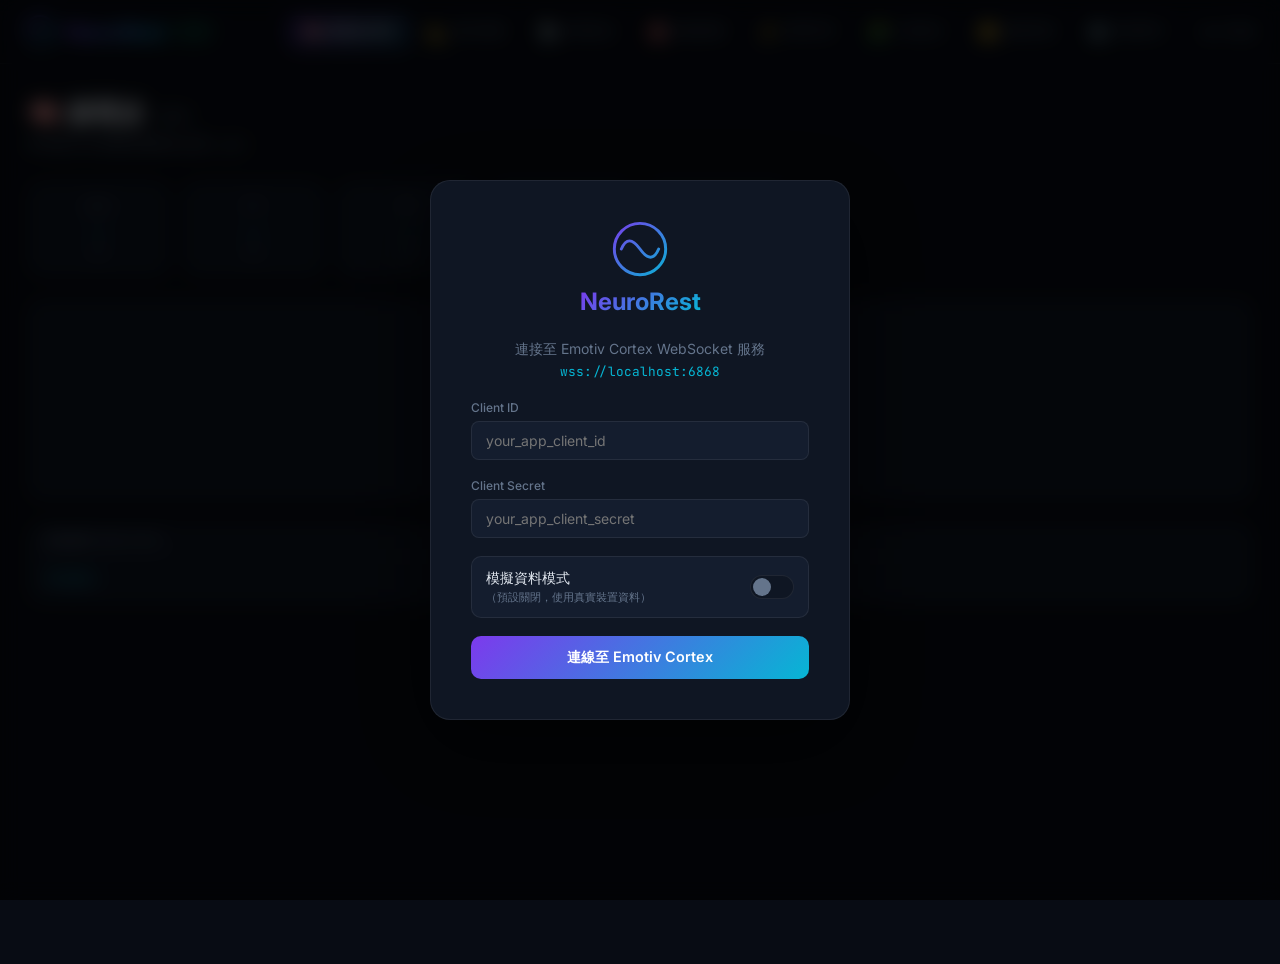
==== dashboard/index.html @ b9a8f735 "第一次推送" ====
<!DOCTYPE html>
<html lang="zh-TW">

<head>
    <meta charset="UTF-8" />
    <meta name="viewport" content="width=device-width, initial-scale=1.0" />
    <title>NeuroRest v1.1 — Emotiv EEG Dashboard</title>
    <meta name="description" content="NeuroRest 即時腦波資料監控儀表板，顯示 Emotiv EEG 裝置的八種資料串流。" />
    <link rel="preconnect" href="https://fonts.googleapis.com" />
    <link
        href="https://fonts.googleapis.com/css2?family=Inter:wght@300;400;500;600;700&family=JetBrains+Mono:wght@400;500&display=swap"
        rel="stylesheet" />
    <link rel="stylesheet" href="style.css" />
</head>

<body>

    <!-- HEADER -->
    <header class="header">
        <div class="header-brand">
            <div class="brand-icon">
                <svg viewBox="0 0 32 32" fill="none" xmlns="http://www.w3.org/2000/svg">
                    <circle cx="16" cy="16" r="14" stroke="url(#grad1)" stroke-width="2" />
                    <path d="M6 16 Q10 8 16 16 Q22 24 26 16" stroke="url(#grad1)" stroke-width="2"
                        stroke-linecap="round" fill="none" />
                    <defs>
                        <linearGradient id="grad1" x1="0" y1="0" x2="32" y2="32" gradientUnits="userSpaceOnUse">
                            <stop offset="0%" stop-color="#7c3aed" />
                            <stop offset="100%" stop-color="#06b6d4" />
                        </linearGradient>
                    </defs>
                </svg>
            </div>
            <span class="brand-name">NeuroRest</span>
            <span class="brand-badge">LIVE</span>
            <span class="headset-name" id="headsetName" style="display:none"></span>
        </div>

        <nav class="tab-nav" id="tabNav">
            <button class="tab-btn active" data-tab="eeg">
                <span class="tab-icon">🧠</span><span class="tab-label">腦電波 EEG</span>
            </button>
            <button class="tab-btn" data-tab="mot">
                <span class="tab-icon">📐</span><span class="tab-label">動作感測</span>
            </button>
            <button class="tab-btn" data-tab="dev">
                <span class="tab-icon">📡</span><span class="tab-label">裝置資訊</span>
            </button>
            <button class="tab-btn" data-tab="met">
                <span class="tab-icon">🎯</span><span class="tab-label">效能指標</span>
            </button>
            <button class="tab-btn" data-tab="pow">
                <span class="tab-icon">⚡</span><span class="tab-label">頻帶功率</span>
            </button>
            <button class="tab-btn" data-tab="com">
                <span class="tab-icon">🧩</span><span class="tab-label">心智指令</span>
            </button>
            <button class="tab-btn" data-tab="fac">
                <span class="tab-icon">😊</span><span class="tab-label">臉部表情</span>
            </button>
            <button class="tab-btn" data-tab="sys">
                <span class="tab-icon">⚙️</span><span class="tab-label">系統事件</span>
            </button>
        </nav>

        <div class="header-status">
            <span class="status-dot" id="statusDot"></span>
            <span class="status-text" id="statusText">未連線</span>
        </div>
    </header>

    <!-- MAIN CONTENT -->
    <main class="main">

        <!-- ── EEG ── -->
        <section class="tab-panel active" id="panel-eeg">
            <div class="panel-header">
                <h1>🧠 腦電波 <span>EEG</span></h1>
                <p>即時顯示各電極的腦電位訊號（μV）</p>
            </div>
            <div class="eeg-grid" id="eegGrid">
                <!-- channels injected by JS -->
            </div>
            <div class="chart-wrap">
                <canvas id="eegCanvas"></canvas>
            </div>
            <div class="raw-box">
                <div class="raw-label">原始資料 Raw Data</div>
                <pre id="eegRaw">等待資料…</pre>
            </div>
        </section>

        <!-- ── Motion ── -->
        <section class="tab-panel" id="panel-mot">
            <div class="panel-header">
                <h1>📐 動作感測 <span>Motion</span></h1>
                <p>四元數姿態、加速度計、磁力計即時數值</p>
            </div>
            <div class="motion-grid">
                <div class="motion-card" id="motQuat">
                    <div class="mc-title">四元數 Quaternion</div>
                    <div class="mc-values" id="quatValues">
                        <div class="mv-row"><span>Q0</span><span id="q0">—</span></div>
                        <div class="mv-row"><span>Q1</span><span id="q1">—</span></div>
                        <div class="mv-row"><span>Q2</span><span id="q2">—</span></div>
                        <div class="mv-row"><span>Q3</span><span id="q3">—</span></div>
                    </div>
                </div>
                <div class="motion-card">
                    <div class="mc-title">加速度計 Accelerometer</div>
                    <div class="mc-values">
                        <div class="mv-row"><span>X</span><span id="accX">—</span></div>
                        <div class="mv-row"><span>Y</span><span id="accY">—</span></div>
                        <div class="mv-row"><span>Z</span><span id="accZ">—</span></div>
                    </div>
                </div>
                <div class="motion-card">
                    <div class="mc-title">磁力計 Magnetometer</div>
                    <div class="mc-values">
                        <div class="mv-row"><span>X</span><span id="magX">—</span></div>
                        <div class="mv-row"><span>Y</span><span id="magY">—</span></div>
                        <div class="mv-row"><span>Z</span><span id="magZ">—</span></div>
                    </div>
                </div>
            </div>
            <div class="raw-box">
                <div class="raw-label">原始資料 Raw Data</div>
                <pre id="motRaw">等待資料…</pre>
            </div>
        </section>

        <!-- ── Device ── -->
        <section class="tab-panel" id="panel-dev">
            <div class="panel-header">
                <h1>📡 裝置資訊 <span>Device Info</span></h1>
                <p>電極接觸品質（CQ）與電池狀態</p>
            </div>
            <div class="dev-top">
                <div class="battery-card">
                    <div class="bat-label">電池電量</div>
                    <div class="bat-bar-wrap">
                        <div class="bat-bar" id="batBar"></div>
                    </div>
                    <div class="bat-pct" id="batPct">—%</div>
                </div>
                <div class="signal-card">
                    <div class="bat-label">整體訊號品質</div>
                    <div class="signal-ring" id="signalRing">
                        <svg viewBox="0 0 80 80">
                            <circle cx="40" cy="40" r="34" stroke="#1e293b" stroke-width="8" fill="none" />
                            <circle cx="40" cy="40" r="34" stroke="url(#sg)" stroke-width="8" fill="none"
                                stroke-dasharray="213.6" stroke-dashoffset="213.6" stroke-linecap="round"
                                transform="rotate(-90 40 40)" id="signalArc" />
                            <defs>
                                <linearGradient id="sg" x1="0" y1="0" x2="80" y2="80" gradientUnits="userSpaceOnUse">
                                    <stop offset="0%" stop-color="#7c3aed" />
                                    <stop offset="100%" stop-color="#06b6d4" />
                                </linearGradient>
                            </defs>
                        </svg>
                        <span id="signalPct">—%</span>
                    </div>
                </div>
            </div>
            <div class="cq-grid" id="cqGrid">
                <!-- electrode CQ injected by JS -->
            </div>
            <div class="raw-box">
                <div class="raw-label">原始資料 Raw Data</div>
                <pre id="devRaw">等待資料…</pre>
            </div>
        </section>

        <!-- ── Performance Metrics ── -->
        <section class="tab-panel" id="panel-met">
            <div class="panel-header">
                <h1>🎯 效能指標 <span>Performance Metrics</span></h1>
                <p>即時認知狀態評估</p>
            </div>
            <div class="met-grid" id="metGrid">
                <!-- metric cards injected by JS -->
            </div>
            <div class="raw-box">
                <div class="raw-label">原始資料 Raw Data</div>
                <pre id="metRaw">等待資料…</pre>
            </div>
        </section>

        <!-- ── Band Power ── -->
        <section class="tab-panel" id="panel-pow">
            <div class="panel-header">
                <h1>⚡ 頻帶功率 <span>Band Power</span></h1>
                <p>各電極 theta / alpha / beta / gamma 統計平均曲線圖，betaL + betaH 合併為 beta</p>
            </div>

            <!-- ── 統計平均曲線圖 ── -->
            <div class="pow-avg-block">
                <div class="pow-avg-header">
                    <span class="pow-avg-title">全電極平均腦波功率</span>
                    <div class="pow-avg-legend">
                        <span class="leg-dot" style="background:#7c3aed"></span><span>Theta</span>
                        <span class="leg-dot" style="background:#06b6d4"></span><span>Alpha</span>
                        <span class="leg-dot" style="background:#10b981"></span><span>Beta</span>
                        <span class="leg-dot" style="background:#ef4444"></span><span>Gamma</span>
                    </div>
                </div>
                <!-- Current value badges -->
                <div class="pow-avg-vals" id="powAvgVals">
                    <div class="pav-item"><span class="pav-dot" style="background:#7c3aed"></span><span
                            class="pav-name">Theta</span><span class="pav-val" id="avgTheta">—</span></div>
                    <div class="pav-item"><span class="pav-dot" style="background:#06b6d4"></span><span
                            class="pav-name">Alpha</span><span class="pav-val" id="avgAlpha">—</span></div>
                    <div class="pav-item"><span class="pav-dot" style="background:#10b981"></span><span
                            class="pav-name">Beta</span><span class="pav-val" id="avgBeta">—</span></div>
                    <div class="pav-item"><span class="pav-dot" style="background:#ef4444"></span><span
                            class="pav-name">Gamma</span><span class="pav-val" id="avgGamma">—</span></div>
                </div>
                <div class="pow-avg-chart-wrap">
                    <canvas id="powAvgCanvas"></canvas>
                </div>
            </div>

            <div class="pow-grid" id="powGrid">
                <!-- band power cards injected by JS -->
            </div>
            <div class="raw-box">
                <div class="raw-label">原始資料 Raw Data</div>
                <pre id="powRaw">等待資料…</pre>
            </div>
        </section>

        <!-- ── Mental Command ── -->
        <section class="tab-panel" id="panel-com">
            <div class="panel-header">
                <h1>🧩 心智指令 <span>Mental Command</span></h1>
                <p>即時偵測心智動作與信心強度</p>
            </div>
            <div class="com-center">
                <div class="com-action-wrap">
                    <div class="com-ring">
                        <div class="com-action-label">當前指令</div>
                        <div class="com-action" id="comAction">—</div>
                    </div>
                </div>
                <div class="com-power-wrap">
                    <div class="cp-label">信心強度 Power</div>
                    <div class="cp-bar-wrap">
                        <div class="cp-bar" id="comPowerBar"></div>
                    </div>
                    <div class="cp-val" id="comPowerVal">—</div>
                </div>
                <div class="com-history" id="comHistory">
                    <div class="ch-title">指令歷史</div>
                    <ul id="comHistoryList"></ul>
                </div>
            </div>
            <div class="raw-box">
                <div class="raw-label">原始資料 Raw Data</div>
                <pre id="comRaw">等待資料…</pre>
            </div>
        </section>

        <!-- ── Facial Expression ── -->
        <section class="tab-panel" id="panel-fac">
            <div class="panel-header">
                <h1>😊 臉部表情 <span>Facial Expression</span></h1>
                <p>眼部動作、上下臉部動作與強度</p>
            </div>
            <div class="fac-grid">
                <div class="fac-card">
                    <div class="fc-icon">👁️</div>
                    <div class="fc-title">眼部動作</div>
                    <div class="fc-val" id="eyeAct">—</div>
                </div>
                <div class="fac-card">
                    <div class="fc-icon">🙂</div>
                    <div class="fc-title">上臉部動作</div>
                    <div class="fc-val" id="uAct">—</div>
                    <div class="fc-sub">強度 <span id="uPow">—</span></div>
                </div>
                <div class="fac-card">
                    <div class="fc-icon">😶</div>
                    <div class="fc-title">下臉部動作</div>
                    <div class="fc-val" id="lAct">—</div>
                    <div class="fc-sub">強度 <span id="lPow">—</span></div>
                </div>
            </div>
            <div class="raw-box">
                <div class="raw-label">原始資料 Raw Data</div>
                <pre id="facRaw">等待資料…</pre>
            </div>
        </section>

        <!-- ── System ── -->
        <section class="tab-panel" id="panel-sys">
            <div class="panel-header">
                <h1>⚙️ 系統事件 <span>System</span></h1>
                <p>訓練事件與系統層級訊息</p>
            </div>
            <div class="sys-log-wrap">
                <ul class="sys-log" id="sysLog">
                    <li class="sys-log-empty">尚無系統事件…</li>
                </ul>
            </div>
            <div class="raw-box">
                <div class="raw-label">原始資料 Raw Data</div>
                <pre id="sysRaw">等待資料…</pre>
            </div>
        </section>

    </main>

    <!-- CONNECTION MODAL -->
    <div class="modal-overlay" id="modalOverlay">
        <div class="modal">
            <div class="modal-logo">
                <svg viewBox="0 0 48 48" fill="none" xmlns="http://www.w3.org/2000/svg" width="56" height="56">
                    <circle cx="24" cy="24" r="22" stroke="url(#mg)" stroke-width="2.5" />
                    <path d="M8 24 Q14 10 24 24 Q34 38 40 24" stroke="url(#mg)" stroke-width="2.5"
                        stroke-linecap="round" fill="none" />
                    <defs>
                        <linearGradient id="mg" x1="0" y1="0" x2="48" y2="48" gradientUnits="userSpaceOnUse">
                            <stop offset="0%" stop-color="#7c3aed" />
                            <stop offset="100%" stop-color="#06b6d4" />
                        </linearGradient>
                    </defs>
                </svg>
                <h2>NeuroRest</h2>
            </div>
            <p class="modal-desc">連接至 Emotiv Cortex WebSocket 服務<br /><code>wss://localhost:6868</code></p>
            <div class="modal-field">
                <label>Client ID</label>
                <input type="text" id="clientId" placeholder="your_app_client_id" />
            </div>
            <div class="modal-field">
                <label>Client Secret</label>
                <input type="password" id="clientSecret" placeholder="your_app_client_secret" />
            </div>
            <div class="modal-toggle-row">
                <label class="toggle-label" for="demoToggle">
                    <span>模擬資料模式</span>
                    <span class="toggle-hint">（預設關閉，使用真實裝置資料）</span>
                </label>
                <label class="toggle-switch">
                    <input type="checkbox" id="demoToggle" />
                    <span class="toggle-slider"></span>
                </label>
            </div>
            <button class="modal-btn" id="connectBtn">連線至 Emotiv Cortex</button>
        </div>
    </div>

    <script src="app.js"></script>
</body>

</html>
---- dashboard/style.css ----
/* ─────────────────────────────────────────
   NeuroRest — style.css
   Dark glassmorphism premium dashboard
───────────────────────────────────────── */

*,
*::before,
*::after {
  box-sizing: border-box;
  margin: 0;
  padding: 0;
}

:root {
  --bg: #080c14;
  --surface: #0f1623;
  --surface2: #141d2e;
  --border: rgba(255, 255, 255, 0.07);
  --accent1: #7c3aed;
  --accent2: #06b6d4;
  --accent3: #f59e0b;
  --text: #e2e8f0;
  --text-muted: #64748b;
  --green: #10b981;
  --red: #ef4444;
  --yellow: #f59e0b;
  --radius: 14px;
  --header-h: 64px;
  --font: 'Inter', sans-serif;
  --mono: 'JetBrains Mono', monospace;
}

html {
  scroll-behavior: smooth;
}

body {
  font-family: var(--font);
  background: var(--bg);
  color: var(--text);
  min-height: 100vh;
  overflow-x: hidden;
}

/* ── SCROLLBAR ── */
::-webkit-scrollbar {
  width: 6px;
}

::-webkit-scrollbar-track {
  background: var(--surface);
}

::-webkit-scrollbar-thumb {
  background: var(--accent1);
  border-radius: 3px;
}

/* ─────────────── HEADER ─────────────── */
.header {
  position: fixed;
  top: 0;
  left: 0;
  right: 0;
  height: var(--header-h);
  display: flex;
  align-items: center;
  gap: 24px;
  padding: 0 24px;
  background: rgba(8, 12, 20, 0.85);
  backdrop-filter: blur(20px);
  border-bottom: 1px solid var(--border);
  z-index: 100;
}

.header-brand {
  display: flex;
  align-items: center;
  gap: 10px;
  flex-shrink: 0;
}

.brand-icon svg {
  width: 32px;
  height: 32px;
}

.brand-name {
  font-size: 1.25rem;
  font-weight: 700;
  background: linear-gradient(135deg, var(--accent1), var(--accent2));
  -webkit-background-clip: text;
  -webkit-text-fill-color: transparent;
  background-clip: text;
  letter-spacing: -0.5px;
}

.brand-badge {
  font-size: 0.6rem;
  font-weight: 700;
  letter-spacing: 1.5px;
  color: var(--green);
  border: 1px solid var(--green);
  border-radius: 4px;
  padding: 1px 5px;
  animation: pulse-badge 2s infinite;
}

.headset-name {
  display: inline-flex;
  align-items: center;
  gap: 4px;
  font-size: 0.72rem;
  font-weight: 600;
  letter-spacing: 0.5px;
  color: #06b6d4;
  background: rgba(6, 182, 212, 0.12);
  border: 1px solid rgba(6, 182, 212, 0.4);
  border-radius: 6px;
  padding: 2px 8px;
  margin-left: 4px;
  white-space: nowrap;
}

@keyframes pulse-badge {

  0%,
  100% {
    opacity: 1;
  }

  50% {
    opacity: 0.4;
  }
}

/* ── TAB NAV ── */
.tab-nav {
  display: flex;
  gap: 4px;
  margin-left: auto;
  overflow-x: auto;
  scrollbar-width: none;
}

.tab-nav::-webkit-scrollbar {
  display: none;
}

.tab-btn {
  display: flex;
  align-items: center;
  gap: 6px;
  padding: 6px 14px;
  border: 1px solid transparent;
  border-radius: 8px;
  background: transparent;
  color: var(--text-muted);
  font-family: var(--font);
  font-size: 0.8rem;
  font-weight: 500;
  cursor: pointer;
  white-space: nowrap;
  transition: all 0.2s;
}

.tab-btn:hover {
  color: var(--text);
  background: var(--surface2);
  border-color: var(--border);
}

.tab-btn.active {
  color: #fff;
  background: linear-gradient(135deg, rgba(124, 58, 237, 0.3), rgba(6, 182, 212, 0.2));
  border-color: rgba(124, 58, 237, 0.5);
}

.tab-icon {
  font-size: 0.9rem;
}

/* ── STATUS ── */
.header-status {
  display: flex;
  align-items: center;
  gap: 8px;
  flex-shrink: 0;
}

.status-dot {
  width: 8px;
  height: 8px;
  border-radius: 50%;
  background: var(--text-muted);
  transition: background 0.3s;
}

.status-dot.connected {
  background: var(--green);
  box-shadow: 0 0 8px var(--green);
}

.status-dot.demo {
  background: var(--yellow);
  box-shadow: 0 0 8px var(--yellow);
}

.status-text {
  font-size: 0.75rem;
  color: var(--text-muted);
}

/* ─────────────── MAIN ─────────────── */
.main {
  margin-top: var(--header-h);
  padding: 32px 28px;
  max-width: 1400px;
  margin-left: auto;
  margin-right: auto;
}

/* ── PANELS ── */
.tab-panel {
  display: none;
  animation: fadeIn 0.3s ease;
}

.tab-panel.active {
  display: block;
}

@keyframes fadeIn {
  from {
    opacity: 0;
    transform: translateY(8px);
  }

  to {
    opacity: 1;
    transform: translateY(0);
  }
}

.panel-header {
  margin-bottom: 28px;
}

.panel-header h1 {
  font-size: 1.6rem;
  font-weight: 700;
  margin-bottom: 4px;
}

.panel-header h1 span {
  font-size: 1rem;
  font-weight: 400;
  color: var(--text-muted);
  margin-left: 8px;
}

.panel-header p {
  color: var(--text-muted);
  font-size: 0.875rem;
}

/* ── RAW BOX ── */
.raw-box {
  margin-top: 24px;
  background: var(--surface);
  border: 1px solid var(--border);
  border-radius: var(--radius);
  overflow: hidden;
}

.raw-label {
  padding: 8px 16px;
  font-size: 0.7rem;
  font-weight: 600;
  letter-spacing: 1px;
  color: var(--text-muted);
  border-bottom: 1px solid var(--border);
  text-transform: uppercase;
}

.raw-box pre {
  font-family: var(--mono);
  font-size: 0.75rem;
  color: var(--accent2);
  padding: 14px 16px;
  max-height: 120px;
  overflow-y: auto;
  white-space: pre-wrap;
  word-break: break-all;
}

/* ─────────────── EEG ─────────────── */
.eeg-grid {
  display: grid;
  grid-template-columns: repeat(auto-fill, minmax(140px, 1fr));
  gap: 14px;
  margin-bottom: 24px;
}

.eeg-channel {
  background: var(--surface);
  border: 1px solid var(--border);
  border-radius: var(--radius);
  padding: 16px;
  text-align: center;
  transition: border-color 0.3s, box-shadow 0.3s;
}

.eeg-channel:hover {
  border-color: rgba(124, 58, 237, 0.4);
  box-shadow: 0 0 16px rgba(124, 58, 237, 0.1);
}

.eeg-ch-name {
  font-size: 0.7rem;
  font-weight: 600;
  letter-spacing: 1px;
  color: var(--text-muted);
  text-transform: uppercase;
  margin-bottom: 8px;
}

.eeg-ch-val {
  font-family: var(--mono);
  font-size: 1.1rem;
  font-weight: 500;
  color: var(--accent2);
}

.eeg-ch-unit {
  font-size: 0.65rem;
  color: var(--text-muted);
  margin-top: 2px;
}

.chart-wrap {
  background: var(--surface);
  border: 1px solid var(--border);
  border-radius: var(--radius);
  padding: 16px;
  height: 200px;
}

#eegCanvas {
  width: 100%;
  height: 100%;
}

/* ─────────────── MOTION ─────────────── */
.motion-grid {
  display: grid;
  grid-template-columns: repeat(auto-fill, minmax(220px, 1fr));
  gap: 16px;
  margin-bottom: 24px;
}

.motion-card {
  background: var(--surface);
  border: 1px solid var(--border);
  border-radius: var(--radius);
  padding: 20px;
}

.mc-title {
  font-size: 0.75rem;
  font-weight: 600;
  letter-spacing: 0.5px;
  color: var(--text-muted);
  margin-bottom: 14px;
  text-transform: uppercase;
}

.mc-values {
  display: flex;
  flex-direction: column;
  gap: 10px;
}

.mv-row {
  display: flex;
  justify-content: space-between;
  align-items: center;
  font-size: 0.875rem;
}

.mv-row span:first-child {
  color: var(--text-muted);
}

.mv-row span:last-child {
  font-family: var(--mono);
  font-size: 0.9rem;
  color: var(--accent2);
}

/* ─────────────── DEVICE ─────────────── */
.dev-top {
  display: flex;
  gap: 16px;
  margin-bottom: 24px;
  flex-wrap: wrap;
}

.battery-card,
.signal-card {
  flex: 1;
  min-width: 200px;
  background: var(--surface);
  border: 1px solid var(--border);
  border-radius: var(--radius);
  padding: 20px;
  display: flex;
  flex-direction: column;
  align-items: center;
  gap: 12px;
}

.bat-label {
  font-size: 0.75rem;
  color: var(--text-muted);
  text-transform: uppercase;
  letter-spacing: 0.5px;
}

.bat-bar-wrap {
  width: 100%;
  height: 12px;
  background: var(--surface2);
  border-radius: 6px;
  overflow: hidden;
}

.bat-bar {
  height: 100%;
  width: 0%;
  background: linear-gradient(90deg, var(--accent1), var(--accent2));
  border-radius: 6px;
  transition: width 0.5s ease;
}

.bat-pct {
  font-family: var(--mono);
  font-size: 1.4rem;
  font-weight: 600;
  color: var(--accent2);
}

.signal-ring {
  position: relative;
  width: 80px;
  height: 80px;
}

.signal-ring svg {
  width: 80px;
  height: 80px;
}

.signal-ring span {
  position: absolute;
  top: 50%;
  left: 50%;
  transform: translate(-50%, -50%);
  font-family: var(--mono);
  font-size: 0.85rem;
  font-weight: 600;
  color: var(--accent2);
}

#signalArc {
  transition: stroke-dashoffset 0.5s ease;
}

.cq-grid {
  display: grid;
  grid-template-columns: repeat(auto-fill, minmax(120px, 1fr));
  gap: 12px;
  margin-bottom: 24px;
}

.cq-card {
  background: var(--surface);
  border: 1px solid var(--border);
  border-radius: var(--radius);
  padding: 14px;
  text-align: center;
}

.cq-name {
  font-size: 0.7rem;
  color: var(--text-muted);
  text-transform: uppercase;
  letter-spacing: 1px;
  margin-bottom: 8px;
}

.cq-bar-wrap {
  height: 6px;
  background: var(--surface2);
  border-radius: 3px;
  overflow: hidden;
  margin-bottom: 6px;
}

.cq-bar {
  height: 100%;
  border-radius: 3px;
  transition: width 0.4s ease, background 0.4s ease;
}

.cq-val {
  font-family: var(--mono);
  font-size: 0.85rem;
}

/* ─────────────── METRICS ─────────────── */
.met-grid {
  display: grid;
  grid-template-columns: repeat(auto-fill, minmax(200px, 1fr));
  gap: 16px;
  margin-bottom: 24px;
}

.met-card {
  background: var(--surface);
  border: 1px solid var(--border);
  border-radius: var(--radius);
  padding: 20px;
  position: relative;
  overflow: hidden;
}

.met-card::before {
  content: '';
  position: absolute;
  top: 0;
  left: 0;
  right: 0;
  height: 3px;
  background: linear-gradient(90deg, var(--accent1), var(--accent2));
  opacity: 0;
  transition: opacity 0.3s;
}

.met-card.active-metric::before {
  opacity: 1;
}

.met-name {
  font-size: 0.75rem;
  color: var(--text-muted);
  text-transform: uppercase;
  letter-spacing: 0.5px;
  margin-bottom: 10px;
}

.met-val {
  font-family: var(--mono);
  font-size: 1.6rem;
  font-weight: 600;
  color: var(--text);
  margin-bottom: 8px;
}

.met-bar-wrap {
  height: 6px;
  background: var(--surface2);
  border-radius: 3px;
  overflow: hidden;
}

.met-bar {
  height: 100%;
  border-radius: 3px;
  background: linear-gradient(90deg, var(--accent1), var(--accent2));
  transition: width 0.4s ease;
}

.met-active-badge {
  display: inline-block;
  margin-top: 8px;
  font-size: 0.65rem;
  padding: 2px 7px;
  border-radius: 4px;
  font-weight: 600;
}

.met-active-badge.on {
  background: rgba(16, 185, 129, 0.2);
  color: var(--green);
}

.met-active-badge.off {
  background: rgba(100, 116, 139, 0.2);
  color: var(--text-muted);
}

/* ─────────────── BAND POWER ─────────────── */

/* ── Averaged chart block ── */
.pow-avg-block {
  background: var(--surface);
  border: 1px solid var(--border);
  border-radius: var(--radius);
  padding: 20px;
  margin-bottom: 24px;
}

.pow-avg-header {
  display: flex;
  align-items: center;
  justify-content: space-between;
  flex-wrap: wrap;
  gap: 12px;
  margin-bottom: 16px;
}

.pow-avg-title {
  font-size: 0.85rem;
  font-weight: 600;
  color: var(--text);
  letter-spacing: 0.3px;
}

.pow-avg-legend {
  display: flex;
  align-items: center;
  gap: 14px;
  font-size: 0.75rem;
  color: var(--text-muted);
}

.leg-dot {
  display: inline-block;
  width: 10px;
  height: 10px;
  border-radius: 50%;
  margin-right: 4px;
  vertical-align: middle;
}

.pow-avg-vals {
  display: flex;
  gap: 16px;
  flex-wrap: wrap;
  margin-bottom: 16px;
}

.pav-item {
  display: flex;
  align-items: center;
  gap: 6px;
  background: var(--surface2);
  border: 1px solid var(--border);
  border-radius: 8px;
  padding: 6px 12px;
  flex: 1;
  min-width: 100px;
}

.pav-dot {
  width: 8px;
  height: 8px;
  border-radius: 50%;
  flex-shrink: 0;
}

.pav-name {
  font-size: 0.75rem;
  color: var(--text-muted);
  flex: 1;
}

.pav-val {
  font-family: var(--mono);
  font-size: 0.9rem;
  font-weight: 600;
  color: var(--text);
}

.pow-avg-chart-wrap {
  height: 220px;
  position: relative;
}

#powAvgCanvas {
  width: 100%;
  height: 100%;
}

.pow-grid {
  display: grid;
  grid-template-columns: repeat(auto-fill, minmax(260px, 1fr));
  gap: 16px;
  margin-bottom: 24px;
}

.pow-card {
  background: var(--surface);
  border: 1px solid var(--border);
  border-radius: var(--radius);
  padding: 18px;
}

.pow-ch {
  font-size: 0.75rem;
  font-weight: 700;
  color: var(--accent1);
  text-transform: uppercase;
  letter-spacing: 1px;
  margin-bottom: 12px;
}

.pow-bands {
  display: flex;
  flex-direction: column;
  gap: 8px;
}

.pow-band-row {
  display: flex;
  align-items: center;
  gap: 10px;
}

.pow-band-name {
  font-size: 0.7rem;
  color: var(--text-muted);
  width: 44px;
  flex-shrink: 0;
}

.pow-band-bar-wrap {
  flex: 1;
  height: 6px;
  background: var(--surface2);
  border-radius: 3px;
  overflow: hidden;
}

.pow-band-bar {
  height: 100%;
  border-radius: 3px;
  transition: width 0.4s ease;
}

.pow-band-val {
  font-family: var(--mono);
  font-size: 0.7rem;
  color: var(--text-muted);
  width: 40px;
  text-align: right;
  flex-shrink: 0;
}

.band-theta {
  background: #7c3aed;
}

.band-alpha {
  background: #06b6d4;
}

.band-betaL {
  background: #10b981;
}

.band-betaH {
  background: #f59e0b;
}

.band-gamma {
  background: #ef4444;
}

/* ─────────────── MENTAL COMMAND ─────────────── */
.com-center {
  display: flex;
  flex-direction: column;
  align-items: center;
  gap: 28px;
  margin-bottom: 24px;
}

.com-action-wrap {
  text-align: center;
}

.com-ring {
  width: 180px;
  height: 180px;
  border-radius: 50%;
  border: 3px solid transparent;
  background: linear-gradient(var(--surface), var(--surface)) padding-box,
    linear-gradient(135deg, var(--accent1), var(--accent2)) border-box;
  display: flex;
  flex-direction: column;
  align-items: center;
  justify-content: center;
  box-shadow: 0 0 40px rgba(124, 58, 237, 0.2);
  transition: box-shadow 0.3s;
}

.com-action-label {
  font-size: 0.7rem;
  color: var(--text-muted);
  text-transform: uppercase;
  letter-spacing: 1px;
  margin-bottom: 6px;
}

.com-action {
  font-size: 1.8rem;
  font-weight: 700;
  color: var(--text);
  text-transform: capitalize;
}

.com-power-wrap {
  width: 100%;
  max-width: 400px;
  text-align: center;
}

.cp-label {
  font-size: 0.75rem;
  color: var(--text-muted);
  margin-bottom: 10px;
}

.cp-bar-wrap {
  height: 10px;
  background: var(--surface);
  border-radius: 5px;
  overflow: hidden;
  margin-bottom: 8px;
  border: 1px solid var(--border);
}

.cp-bar {
  height: 100%;
  background: linear-gradient(90deg, var(--accent1), var(--accent2));
  border-radius: 5px;
  transition: width 0.4s ease;
}

.cp-val {
  font-family: var(--mono);
  font-size: 1.2rem;
  color: var(--accent2);
}

.com-history {
  width: 100%;
  max-width: 400px;
}

.ch-title {
  font-size: 0.75rem;
  color: var(--text-muted);
  text-transform: uppercase;
  letter-spacing: 0.5px;
  margin-bottom: 10px;
}

#comHistoryList {
  list-style: none;
  display: flex;
  flex-direction: column;
  gap: 6px;
}

#comHistoryList li {
  display: flex;
  justify-content: space-between;
  align-items: center;
  padding: 8px 14px;
  background: var(--surface);
  border: 1px solid var(--border);
  border-radius: 8px;
  font-size: 0.8rem;
  animation: slideIn 0.2s ease;
}

@keyframes slideIn {
  from {
    opacity: 0;
    transform: translateX(-8px);
  }

  to {
    opacity: 1;
    transform: translateX(0);
  }
}

#comHistoryList li span:last-child {
  font-family: var(--mono);
  color: var(--accent2);
}

/* ─────────────── FACIAL ─────────────── */
.fac-grid {
  display: grid;
  grid-template-columns: repeat(auto-fill, minmax(200px, 1fr));
  gap: 16px;
  margin-bottom: 24px;
}

.fac-card {
  background: var(--surface);
  border: 1px solid var(--border);
  border-radius: var(--radius);
  padding: 28px 20px;
  text-align: center;
  transition: border-color 0.3s;
}

.fac-card:hover {
  border-color: rgba(124, 58, 237, 0.4);
}

.fc-icon {
  font-size: 2rem;
  margin-bottom: 10px;
}

.fc-title {
  font-size: 0.75rem;
  color: var(--text-muted);
  text-transform: uppercase;
  letter-spacing: 0.5px;
  margin-bottom: 12px;
}

.fc-val {
  font-size: 1.4rem;
  font-weight: 600;
  color: var(--text);
  text-transform: capitalize;
}

.fc-sub {
  font-size: 0.8rem;
  color: var(--text-muted);
  margin-top: 6px;
}

.fc-sub span {
  font-family: var(--mono);
  color: var(--accent2);
}

/* ─────────────── SYSTEM ─────────────── */
.sys-log-wrap {
  background: var(--surface);
  border: 1px solid var(--border);
  border-radius: var(--radius);
  overflow: hidden;
  margin-bottom: 24px;
  max-height: 420px;
  overflow-y: auto;
}

.sys-log {
  list-style: none;
}

.sys-log-empty {
  padding: 24px;
  text-align: center;
  color: var(--text-muted);
  font-size: 0.875rem;
}

.sys-log li {
  display: flex;
  align-items: flex-start;
  gap: 14px;
  padding: 14px 18px;
  border-bottom: 1px solid var(--border);
  font-size: 0.85rem;
  animation: fadeIn 0.3s ease;
}

.sys-log li:last-child {
  border-bottom: none;
}

.sys-time {
  font-family: var(--mono);
  font-size: 0.75rem;
  color: var(--text-muted);
  flex-shrink: 0;
}

.sys-msg {
  color: var(--text);
}

.sys-tag {
  margin-left: auto;
  font-size: 0.65rem;
  padding: 2px 8px;
  border-radius: 4px;
  font-weight: 600;
  flex-shrink: 0;
}

.sys-tag.info {
  background: rgba(6, 182, 212, 0.15);
  color: var(--accent2);
}

.sys-tag.warn {
  background: rgba(245, 158, 11, 0.15);
  color: var(--yellow);
}

.sys-tag.error {
  background: rgba(239, 68, 68, 0.15);
  color: var(--red);
}

/* ─────────────── MODAL ─────────────── */
.modal-overlay {
  position: fixed;
  inset: 0;
  background: rgba(0, 0, 0, 0.7);
  backdrop-filter: blur(10px);
  display: flex;
  align-items: center;
  justify-content: center;
  z-index: 200;
}

.modal-overlay.hidden {
  display: none;
}

.modal {
  background: var(--surface);
  border: 1px solid var(--border);
  border-radius: 20px;
  padding: 40px;
  width: 100%;
  max-width: 420px;
  display: flex;
  flex-direction: column;
  gap: 18px;
  box-shadow: 0 24px 80px rgba(0, 0, 0, 0.6);
}

.modal-logo {
  display: flex;
  flex-direction: column;
  align-items: center;
  gap: 10px;
  margin-bottom: 4px;
}

.modal-logo h2 {
  font-size: 1.5rem;
  font-weight: 700;
  background: linear-gradient(135deg, var(--accent1), var(--accent2));
  -webkit-background-clip: text;
  -webkit-text-fill-color: transparent;
  background-clip: text;
}

.modal-desc {
  text-align: center;
  color: var(--text-muted);
  font-size: 0.875rem;
  line-height: 1.6;
}

.modal-desc code {
  font-family: var(--mono);
  color: var(--accent2);
  font-size: 0.8rem;
}

.modal-field {
  display: flex;
  flex-direction: column;
  gap: 6px;
}

.modal-field label {
  font-size: 0.75rem;
  color: var(--text-muted);
  font-weight: 500;
}

.modal-field input {
  background: var(--surface2);
  border: 1px solid var(--border);
  border-radius: 8px;
  padding: 10px 14px;
  color: var(--text);
  font-family: var(--font);
  font-size: 0.875rem;
  outline: none;
  transition: border-color 0.2s;
}

.modal-field input:focus {
  border-color: var(--accent1);
}

.modal-btn {
  padding: 12px;
  border: none;
  border-radius: 10px;
  background: linear-gradient(135deg, var(--accent1), var(--accent2));
  color: #fff;
  font-family: var(--font);
  font-size: 0.9rem;
  font-weight: 600;
  cursor: pointer;
  transition: opacity 0.2s, transform 0.1s;
}

.modal-btn:hover {
  opacity: 0.9;
}

.modal-btn:active {
  transform: scale(0.98);
}

/* ── TOGGLE SWITCH ── */
.modal-toggle-row {
  display: flex;
  align-items: center;
  justify-content: space-between;
  padding: 12px 14px;
  background: var(--surface2);
  border: 1px solid var(--border);
  border-radius: 10px;
}

.toggle-label {
  display: flex;
  flex-direction: column;
  gap: 2px;
  cursor: pointer;
  font-size: 0.875rem;
  color: var(--text);
}

.toggle-hint {
  font-size: 0.7rem;
  color: var(--text-muted);
}

.toggle-switch {
  position: relative;
  display: inline-block;
  width: 44px;
  height: 24px;
  flex-shrink: 0;
}

.toggle-switch input {
  opacity: 0;
  width: 0;
  height: 0;
}

.toggle-slider {
  position: absolute;
  inset: 0;
  background: var(--surface);
  border: 1px solid var(--border);
  border-radius: 24px;
  cursor: pointer;
  transition: background 0.25s;
}

.toggle-slider::before {
  content: '';
  position: absolute;
  width: 18px;
  height: 18px;
  left: 2px;
  top: 2px;
  background: var(--text-muted);
  border-radius: 50%;
  transition: transform 0.25s, background 0.25s;
}

.toggle-switch input:checked+.toggle-slider {
  background: rgba(124, 58, 237, 0.3);
  border-color: var(--accent1);
}

.toggle-switch input:checked+.toggle-slider::before {
  transform: translateX(20px);
  background: var(--accent1);
}

/* ─────────────── RESPONSIVE ─────────────── */
@media (max-width: 768px) {
  .tab-label {
    display: none;
  }

  .tab-btn {
    padding: 6px 10px;
  }

  .header {
    gap: 12px;
    padding: 0 14px;
  }

  .main {
    padding: 20px 14px;
  }

  .brand-name {
    font-size: 1rem;
  }
}

/* ─────────────────────────────────────────
   NO-SUBSCRIPTION OVERLAY
───────────────────────────────────────── */
.tab-panel {
  position: relative;
}

.no-sub-overlay {
  position: absolute;
  inset: 0;
  z-index: 50;
  display: flex;
  flex-direction: column;
  align-items: center;
  justify-content: center;
  gap: 12px;
  background: rgba(8, 12, 20, 0.88);
  backdrop-filter: blur(12px);
  -webkit-backdrop-filter: blur(12px);
  border-radius: var(--radius);
  text-align: center;
  padding: 40px 24px;
  animation: fadeIn 0.3s ease;
}

.no-sub-icon {
  font-size: 3rem;
  line-height: 1;
  filter: drop-shadow(0 0 12px rgba(124, 58, 237, 0.5));
}

.no-sub-title {
  font-size: 1.5rem;
  font-weight: 700;
  background: linear-gradient(135deg, var(--accent1), var(--accent2));
  -webkit-background-clip: text;
  -webkit-text-fill-color: transparent;
  background-clip: text;
  letter-spacing: 0.05em;
}

.no-sub-desc {
  font-size: 0.875rem;
  color: var(--text-muted);
  line-height: 1.6;
  max-width: 340px;
}

.no-sub-desc code {
  color: var(--accent2);
  background: rgba(6, 182, 212, 0.12);
  padding: 1px 6px;
  border-radius: 4px;
  font-family: var(--mono);
  font-size: 0.8rem;
}
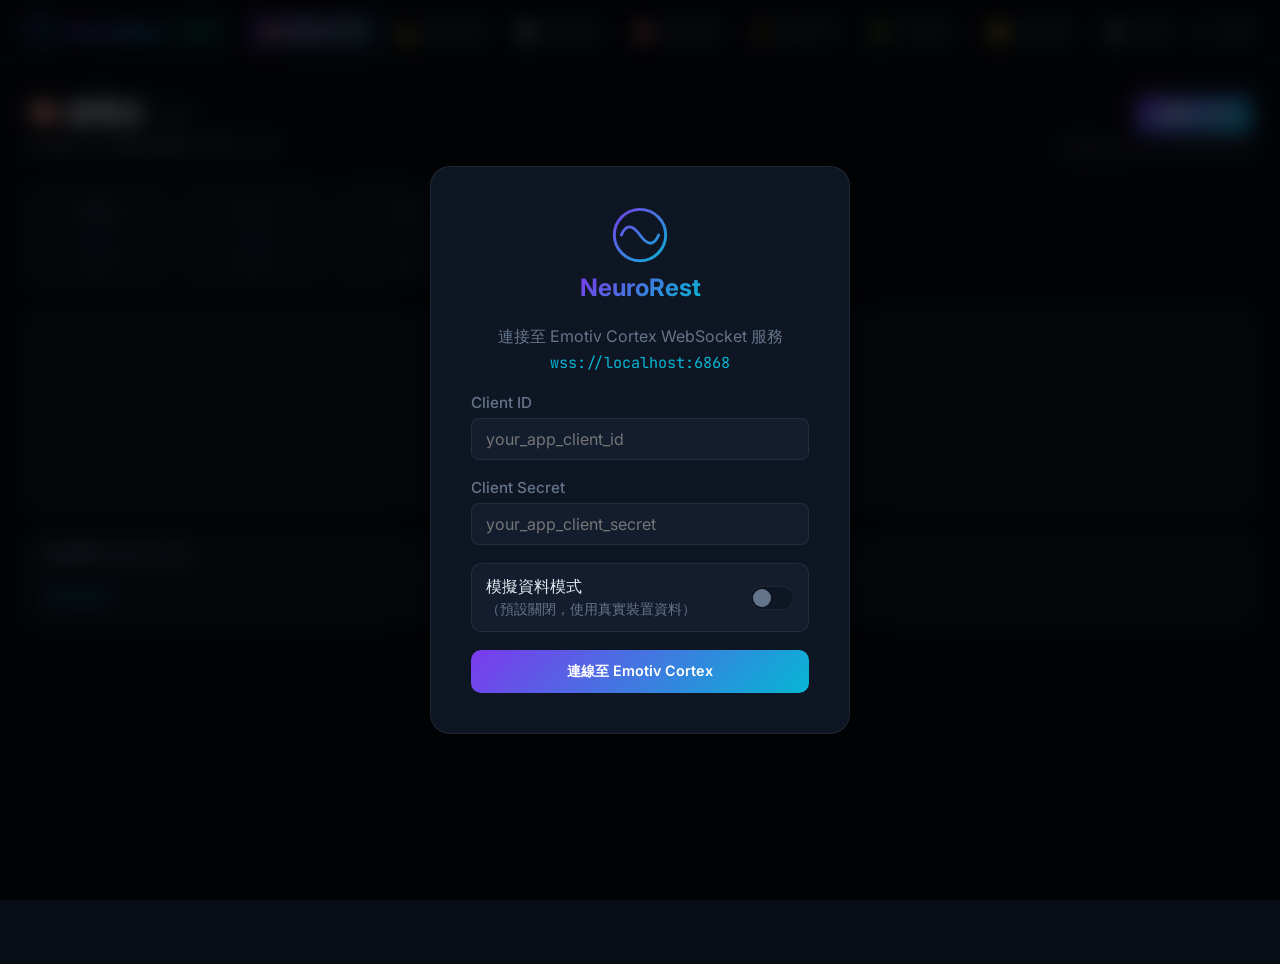
==== commit 4f306c39: "修正無法匯出CSV問題" ====
--- a/dashboard/index.html
+++ b/dashboard/index.html
@@ -75,8 +75,14 @@
         <!-- ── EEG ── -->
         <section class="tab-panel active" id="panel-eeg">
             <div class="panel-header">
-                <h1>🧠 腦電波 <span>EEG</span></h1>
-                <p>即時顯示各電極的腦電位訊號（μV）</p>
+                <div class="panel-header-text">
+                    <h1>🧠 腦電波 <span>EEG</span></h1>
+                    <p>即時顯示各電極的腦電位訊號（μV）</p>
+                </div>
+                <div class="csv-btn-wrap">
+                    <button class="csv-btn" id="csvBtn-eeg" onclick="exportCSV('eeg')">⬇ 匯出 CSV</button>
+                    <div class="csv-live-clock" id="clock-eeg"></div>
+                </div>
             </div>
             <div class="eeg-grid" id="eegGrid">
                 <!-- channels injected by JS -->
@@ -93,8 +99,14 @@
         <!-- ── Motion ── -->
         <section class="tab-panel" id="panel-mot">
             <div class="panel-header">
-                <h1>📐 動作感測 <span>Motion</span></h1>
-                <p>四元數姿態、加速度計、磁力計即時數值</p>
+                <div class="panel-header-text">
+                    <h1>📐 動作感測 <span>Motion</span></h1>
+                    <p>四元數姿態、加速度計、磁力計即時數值</p>
+                </div>
+                <div class="csv-btn-wrap">
+                    <button class="csv-btn" id="csvBtn-mot" onclick="exportCSV('mot')">⬇ 匯出 CSV</button>
+                    <div class="csv-live-clock" id="clock-mot"></div>
+                </div>
             </div>
             <div class="motion-grid">
                 <div class="motion-card" id="motQuat">
@@ -132,8 +144,14 @@
         <!-- ── Device ── -->
         <section class="tab-panel" id="panel-dev">
             <div class="panel-header">
-                <h1>📡 裝置資訊 <span>Device Info</span></h1>
-                <p>電極接觸品質（CQ）與電池狀態</p>
+                <div class="panel-header-text">
+                    <h1>📡 裝置資訊 <span>Device Info</span></h1>
+                    <p>電極接觸品質（CQ）與電池狀態</p>
+                </div>
+                <div class="csv-btn-wrap">
+                    <button class="csv-btn" id="csvBtn-dev" onclick="exportCSV('dev')">⬇ 匯出 CSV</button>
+                    <div class="csv-live-clock" id="clock-dev"></div>
+                </div>
             </div>
             <div class="dev-top">
                 <div class="battery-card">
@@ -174,12 +192,45 @@
         <!-- ── Performance Metrics ── -->
         <section class="tab-panel" id="panel-met">
             <div class="panel-header">
-                <h1>🎯 效能指標 <span>Performance Metrics</span></h1>
-                <p>即時認知狀態評估</p>
+                <div class="panel-header-text">
+                    <h1>🎯 效能指標 <span>Performance Metrics</span></h1>
+                    <p>即時認知狀態評估</p>
+                </div>
+                <div class="csv-btn-wrap">
+                    <button class="csv-btn" id="csvBtn-met" onclick="exportCSV('met')">⬇ 匯出 CSV</button>
+                    <div class="csv-live-clock" id="clock-met"></div>
+                </div>
             </div>
             <div class="met-grid" id="metGrid">
                 <!-- metric cards injected by JS -->
             </div>
+            <div class="pow-table-box">
+                <div class="pow-table-header">
+                    <span class="pow-table-title">🎯 效能指標歷史記錄</span>
+                    <span class="pow-table-count" id="metTableCount">0 筆</span>
+                </div>
+                <div class="pow-table-scroll">
+                    <table class="pow-history-table" id="metHistoryTable">
+                        <thead>
+                            <tr>
+                                <th>時間</th>
+                                <th style="color:#06b6d4">投入度</th>
+                                <th style="color:#f59e0b">興奮度</th>
+                                <th style="color:#f59e0b">長期興奮</th>
+                                <th style="color:#ef4444">壓力</th>
+                                <th style="color:#10b981">放鬆度</th>
+                                <th style="color:#a78bfa">興趣度</th>
+                                <th style="color:#7c3aed">專注度</th>
+                            </tr>
+                        </thead>
+                        <tbody id="metTableBody">
+                            <tr class="met-table-empty">
+                                <td colspan="8">等待資料…</td>
+                            </tr>
+                        </tbody>
+                    </table>
+                </div>
+            </div>
             <div class="raw-box">
                 <div class="raw-label">原始資料 Raw Data</div>
                 <pre id="metRaw">等待資料…</pre>
@@ -189,8 +240,14 @@
         <!-- ── Band Power ── -->
         <section class="tab-panel" id="panel-pow">
             <div class="panel-header">
-                <h1>⚡ 頻帶功率 <span>Band Power</span></h1>
-                <p>各電極 theta / alpha / beta / gamma 統計平均曲線圖，betaL + betaH 合併為 beta</p>
+                <div class="panel-header-text">
+                    <h1>⚡ 頻帶功率 <span>Band Power</span></h1>
+                    <p>各電極 theta / alpha / beta / gamma 統計平均曲線圖，betaL + betaH 合併為 beta</p>
+                </div>
+                <div class="csv-btn-wrap">
+                    <button class="csv-btn" id="csvBtn-pow" onclick="exportCSV('pow')">⬇ 匯出 CSV</button>
+                    <div class="csv-live-clock" id="clock-pow"></div>
+                </div>
             </div>
 
             <!-- ── 統計平均曲線圖 ── -->
@@ -206,6 +263,9 @@
                 </div>
                 <!-- Current value badges -->
                 <div class="pow-avg-vals" id="powAvgVals">
+                    <div class="pav-item pav-ratio"><span class="pav-dot"
+                            style="background:linear-gradient(135deg,#f59e0b,#ef4444)"></span><span
+                            class="pav-name">θ/α</span><span class="pav-val" id="avgThetaAlpha">—</span></div>
                     <div class="pav-item"><span class="pav-dot" style="background:#7c3aed"></span><span
                             class="pav-name">Theta</span><span class="pav-val" id="avgTheta">—</span></div>
                     <div class="pav-item"><span class="pav-dot" style="background:#06b6d4"></span><span
@@ -223,17 +283,44 @@
             <div class="pow-grid" id="powGrid">
                 <!-- band power cards injected by JS -->
             </div>
-            <div class="raw-box">
-                <div class="raw-label">原始資料 Raw Data</div>
-                <pre id="powRaw">等待資料…</pre>
+            <div class="pow-table-box">
+                <div class="pow-table-header">
+                    <span class="pow-table-title">📊 頻帶功率歷史記錄</span>
+                    <span class="pow-table-count" id="powTableCount">0 筆</span>
+                </div>
+                <div class="pow-table-scroll" id="powTableScroll">
+                    <table class="pow-history-table" id="powHistoryTable">
+                        <thead>
+                            <tr>
+                                <th>時間</th>
+                                <th style="color:#7c3aed">Theta</th>
+                                <th style="color:#06b6d4">Alpha</th>
+                                <th style="color:#10b981">Beta</th>
+                                <th style="color:#ef4444">Gamma</th>
+                                <th style="color:#f59e0b">&theta;/&alpha;</th>
+                            </tr>
+                        </thead>
+                        <tbody id="powTableBody">
+                            <tr class="pow-table-empty">
+                                <td colspan="6">等待資料…</td>
+                            </tr>
+                        </tbody>
+                    </table>
+                </div>
             </div>
         </section>
 
         <!-- ── Mental Command ── -->
         <section class="tab-panel" id="panel-com">
             <div class="panel-header">
-                <h1>🧩 心智指令 <span>Mental Command</span></h1>
-                <p>即時偵測心智動作與信心強度</p>
+                <div class="panel-header-text">
+                    <h1>🧩 心智指令 <span>Mental Command</span></h1>
+                    <p>即時偵測心智動作與信心強度</p>
+                </div>
+                <div class="csv-btn-wrap">
+                    <button class="csv-btn" id="csvBtn-com" onclick="exportCSV('com')">⬇ 匯出 CSV</button>
+                    <div class="csv-live-clock" id="clock-com"></div>
+                </div>
             </div>
             <div class="com-center">
                 <div class="com-action-wrap">
@@ -263,8 +350,14 @@
         <!-- ── Facial Expression ── -->
         <section class="tab-panel" id="panel-fac">
             <div class="panel-header">
-                <h1>😊 臉部表情 <span>Facial Expression</span></h1>
-                <p>眼部動作、上下臉部動作與強度</p>
+                <div class="panel-header-text">
+                    <h1>😊 臉部表情 <span>Facial Expression</span></h1>
+                    <p>眼部動作、上下臉部動作與強度</p>
+                </div>
+                <div class="csv-btn-wrap">
+                    <button class="csv-btn" id="csvBtn-fac" onclick="exportCSV('fac')">⬇ 匯出 CSV</button>
+                    <div class="csv-live-clock" id="clock-fac"></div>
+                </div>
             </div>
             <div class="fac-grid">
                 <div class="fac-card">
@@ -285,6 +378,31 @@
                     <div class="fc-sub">強度 <span id="lPow">—</span></div>
                 </div>
             </div>
+            <div class="pow-table-box">
+                <div class="pow-table-header">
+                    <span class="pow-table-title">😊 臉部表情歷史記錄</span>
+                    <span class="pow-table-count" id="facTableCount">0 筆</span>
+                </div>
+                <div class="pow-table-scroll">
+                    <table class="pow-history-table" id="facHistoryTable">
+                        <thead>
+                            <tr>
+                                <th>時間</th>
+                                <th>眼部動作</th>
+                                <th>上臉部動作</th>
+                                <th style="color:#a78bfa">上臉部強度</th>
+                                <th>下臉部動作</th>
+                                <th style="color:#a78bfa">下臉部強度</th>
+                            </tr>
+                        </thead>
+                        <tbody id="facTableBody">
+                            <tr class="fac-table-empty">
+                                <td colspan="6">等待資料…</td>
+                            </tr>
+                        </tbody>
+                    </table>
+                </div>
+            </div>
             <div class="raw-box">
                 <div class="raw-label">原始資料 Raw Data</div>
                 <pre id="facRaw">等待資料…</pre>
@@ -294,8 +412,14 @@
         <!-- ── System ── -->
         <section class="tab-panel" id="panel-sys">
             <div class="panel-header">
-                <h1>⚙️ 系統事件 <span>System</span></h1>
-                <p>訓練事件與系統層級訊息</p>
+                <div class="panel-header-text">
+                    <h1>⚙️ 系統事件 <span>System</span></h1>
+                    <p>訓練事件與系統層級訊息</p>
+                </div>
+                <div class="csv-btn-wrap">
+                    <button class="csv-btn" id="csvBtn-sys" onclick="exportCSV('sys')">⬇ 匯出 CSV</button>
+                    <div class="csv-live-clock" id="clock-sys"></div>
+                </div>
             </div>
             <div class="sys-log-wrap">
                 <ul class="sys-log" id="sysLog">
--- a/dashboard/style.css
+++ b/dashboard/style.css
@@ -96,7 +96,7 @@
 }
 
 .brand-badge {
-  font-size: 0.6rem;
+  font-size: 0.9rem;
   font-weight: 700;
   letter-spacing: 1.5px;
   color: var(--green);
@@ -110,7 +110,7 @@
   display: inline-flex;
   align-items: center;
   gap: 4px;
-  font-size: 0.72rem;
+  font-size: 0.9rem;
   font-weight: 600;
   letter-spacing: 0.5px;
   color: #06b6d4;
@@ -157,7 +157,7 @@
   background: transparent;
   color: var(--text-muted);
   font-family: var(--font);
-  font-size: 0.8rem;
+  font-size: 0.95rem;
   font-weight: 500;
   cursor: pointer;
   white-space: nowrap;
@@ -207,7 +207,7 @@
 }
 
 .status-text {
-  font-size: 0.75rem;
+  font-size: 0.95rem;
   color: var(--text-muted);
 }
 
@@ -244,6 +244,15 @@
 
 .panel-header {
   margin-bottom: 28px;
+  display: flex;
+  align-items: flex-start;
+  justify-content: space-between;
+  gap: 16px;
+  flex-wrap: wrap;
+}
+
+.panel-header-text {
+  flex: 1;
 }
 
 .panel-header h1 {
@@ -261,7 +270,77 @@
 
 .panel-header p {
   color: var(--text-muted);
-  font-size: 0.875rem;
+  font-size: 1rem;
+}
+
+/* ── CSV Export Button ── */
+.csv-btn {
+  display: inline-flex;
+  align-items: center;
+  gap: 6px;
+  padding: 8px 18px;
+  border: none;
+  border-radius: 8px;
+  background: linear-gradient(135deg, var(--accent1), var(--accent2));
+  color: #fff;
+  font-family: var(--font);
+  font-size: 0.95rem;
+  font-weight: 600;
+  letter-spacing: 0.3px;
+  cursor: pointer;
+  white-space: nowrap;
+  flex-shrink: 0;
+  box-shadow: 0 2px 12px rgba(124, 58, 237, 0.35);
+  transition: opacity 0.18s, transform 0.15s, box-shadow 0.18s;
+}
+
+.csv-btn:hover {
+  opacity: 0.88;
+  transform: translateY(-1px);
+  box-shadow: 0 4px 20px rgba(124, 58, 237, 0.5);
+}
+
+.csv-btn:active {
+  transform: translateY(0);
+  opacity: 1;
+  box-shadow: 0 1px 6px rgba(124, 58, 237, 0.3);
+}
+
+/* ── CSV Button Wrapper + Live Clock ── */
+.csv-btn-wrap {
+  display: flex;
+  flex-direction: column;
+  align-items: flex-end;
+  gap: 5px;
+  flex-shrink: 0;
+}
+
+.csv-live-clock {
+  font-family: var(--mono);
+  font-size: 0.9rem;
+  color: rgba(255, 255, 255, 0.45);
+  letter-spacing: 0.3px;
+  text-align: right;
+  white-space: nowrap;
+  padding: 0 2px;
+  transition: color 0.3s;
+}
+
+.csv-live-clock:not(:empty) {
+  animation: clock-tick 1s steps(1) infinite;
+}
+
+@keyframes clock-tick {
+
+  0%,
+  49% {
+    opacity: 1;
+  }
+
+  50%,
+  100% {
+    opacity: 0.65;
+  }
 }
 
 /* ── RAW BOX ── */
@@ -275,7 +354,7 @@
 
 .raw-label {
   padding: 8px 16px;
-  font-size: 0.7rem;
+  font-size: 0.9rem;
   font-weight: 600;
   letter-spacing: 1px;
   color: var(--text-muted);
@@ -285,7 +364,7 @@
 
 .raw-box pre {
   font-family: var(--mono);
-  font-size: 0.75rem;
+  font-size: 0.95rem;
   color: var(--accent2);
   padding: 14px 16px;
   max-height: 120px;
@@ -317,7 +396,7 @@
 }
 
 .eeg-ch-name {
-  font-size: 0.7rem;
+  font-size: 0.9rem;
   font-weight: 600;
   letter-spacing: 1px;
   color: var(--text-muted);
@@ -333,7 +412,7 @@
 }
 
 .eeg-ch-unit {
-  font-size: 0.65rem;
+  font-size: 0.9rem;
   color: var(--text-muted);
   margin-top: 2px;
 }
@@ -367,7 +446,7 @@
 }
 
 .mc-title {
-  font-size: 0.75rem;
+  font-size: 0.95rem;
   font-weight: 600;
   letter-spacing: 0.5px;
   color: var(--text-muted);
@@ -385,7 +464,7 @@
   display: flex;
   justify-content: space-between;
   align-items: center;
-  font-size: 0.875rem;
+  font-size: 1rem;
 }
 
 .mv-row span:first-child {
@@ -421,7 +500,7 @@
 }
 
 .bat-label {
-  font-size: 0.75rem;
+  font-size: 0.95rem;
   color: var(--text-muted);
   text-transform: uppercase;
   letter-spacing: 0.5px;
@@ -467,7 +546,7 @@
   left: 50%;
   transform: translate(-50%, -50%);
   font-family: var(--mono);
-  font-size: 0.85rem;
+  font-size: 0.95rem;
   font-weight: 600;
   color: var(--accent2);
 }
@@ -492,7 +571,7 @@
 }
 
 .cq-name {
-  font-size: 0.7rem;
+  font-size: 0.9rem;
   color: var(--text-muted);
   text-transform: uppercase;
   letter-spacing: 1px;
@@ -515,7 +594,7 @@
 
 .cq-val {
   font-family: var(--mono);
-  font-size: 0.85rem;
+  font-size: 0.95rem;
 }
 
 /* ─────────────── METRICS ─────────────── */
@@ -552,7 +631,7 @@
 }
 
 .met-name {
-  font-size: 0.75rem;
+  font-size: 0.95rem;
   color: var(--text-muted);
   text-transform: uppercase;
   letter-spacing: 0.5px;
@@ -584,7 +663,7 @@
 .met-active-badge {
   display: inline-block;
   margin-top: 8px;
-  font-size: 0.65rem;
+  font-size: 0.9rem;
   padding: 2px 7px;
   border-radius: 4px;
   font-weight: 600;
@@ -621,7 +700,7 @@
 }
 
 .pow-avg-title {
-  font-size: 0.85rem;
+  font-size: 0.95rem;
   font-weight: 600;
   color: var(--text);
   letter-spacing: 0.3px;
@@ -631,7 +710,7 @@
   display: flex;
   align-items: center;
   gap: 14px;
-  font-size: 0.75rem;
+  font-size: 0.95rem;
   color: var(--text-muted);
 }
 
@@ -671,7 +750,7 @@
 }
 
 .pav-name {
-  font-size: 0.75rem;
+  font-size: 0.95rem;
   color: var(--text-muted);
   flex: 1;
 }
@@ -681,6 +760,15 @@
   font-size: 0.9rem;
   font-weight: 600;
   color: var(--text);
+}
+
+.pav-ratio {
+  border-color: rgba(245, 158, 11, 0.4);
+  background: linear-gradient(135deg, rgba(245, 158, 11, 0.08), rgba(239, 68, 68, 0.08));
+}
+
+.pav-ratio .pav-val {
+  color: #f59e0b;
 }
 
 .pow-avg-chart-wrap {
@@ -708,7 +796,7 @@
 }
 
 .pow-ch {
-  font-size: 0.75rem;
+  font-size: 0.95rem;
   font-weight: 700;
   color: var(--accent1);
   text-transform: uppercase;
@@ -729,7 +817,7 @@
 }
 
 .pow-band-name {
-  font-size: 0.7rem;
+  font-size: 0.9rem;
   color: var(--text-muted);
   width: 44px;
   flex-shrink: 0;
@@ -751,7 +839,7 @@
 
 .pow-band-val {
   font-family: var(--mono);
-  font-size: 0.7rem;
+  font-size: 0.9rem;
   color: var(--text-muted);
   width: 40px;
   text-align: right;
@@ -776,6 +864,107 @@
 
 .band-gamma {
   background: #ef4444;
+}
+
+/* ── Band Power History Table ── */
+.pow-table-box {
+  margin-top: 24px;
+  background: var(--surface);
+  border: 1px solid var(--border);
+  border-radius: var(--radius);
+  overflow: hidden;
+}
+
+.pow-table-scroll {
+  max-height: 260px;
+  overflow-y: auto;
+  overflow-x: auto;
+  scrollbar-gutter: stable;
+}
+
+.pow-table-header {
+  display: flex;
+  justify-content: space-between;
+  align-items: center;
+  padding: 10px 16px;
+  border-bottom: 1px solid var(--border);
+}
+
+.pow-table-title {
+  font-size: 0.95rem;
+  font-weight: 600;
+  color: var(--text);
+  letter-spacing: 0.3px;
+}
+
+.pow-table-count {
+  font-family: var(--mono);
+  font-size: 0.9rem;
+  color: var(--text-muted);
+  background: var(--surface2);
+  padding: 2px 8px;
+  border-radius: 4px;
+}
+
+.pow-history-table {
+  width: 100%;
+  min-width: 680px;
+  border-collapse: collapse;
+  table-layout: auto;
+}
+
+
+.pow-history-table th {
+  background: var(--surface2);
+  padding: 8px 10px;
+  font-size: 0.9rem;
+  font-weight: 700;
+  text-transform: none;
+  letter-spacing: 0.3px;
+  color: var(--text-muted);
+  text-align: center;
+  border-bottom: 1px solid var(--border);
+  white-space: nowrap;
+}
+
+.pow-history-table th:first-child {
+  text-align: left;
+  width: 22%;
+  max-width: 160px;
+}
+
+.pow-history-table td {
+  padding: 6px 10px;
+  font-family: var(--mono);
+  font-size: 0.95rem;
+  text-align: center;
+  color: var(--text);
+  border-bottom: 1px solid rgba(255, 255, 255, 0.03);
+  white-space: nowrap;
+}
+
+.pow-history-table td:first-child {
+  text-align: left;
+  color: var(--text-muted);
+  font-size: 0.9rem;
+}
+
+.pow-history-table tbody tr:nth-child(even) {
+  background: rgba(255, 255, 255, 0.015);
+}
+
+.pow-history-table tbody tr:hover {
+  background: rgba(124, 58, 237, 0.08);
+}
+
+.pow-table-empty td,
+.fac-table-empty td,
+.met-table-empty td {
+  text-align: center;
+  color: var(--text-muted);
+  padding: 20px;
+  font-family: var(--font);
+  font-style: italic;
 }
 
 /* ─────────────── MENTAL COMMAND ─────────────── */
@@ -807,7 +996,7 @@
 }
 
 .com-action-label {
-  font-size: 0.7rem;
+  font-size: 0.9rem;
   color: var(--text-muted);
   text-transform: uppercase;
   letter-spacing: 1px;
@@ -828,7 +1017,7 @@
 }
 
 .cp-label {
-  font-size: 0.75rem;
+  font-size: 0.95rem;
   color: var(--text-muted);
   margin-bottom: 10px;
 }
@@ -861,7 +1050,7 @@
 }
 
 .ch-title {
-  font-size: 0.75rem;
+  font-size: 0.95rem;
   color: var(--text-muted);
   text-transform: uppercase;
   letter-spacing: 0.5px;
@@ -883,7 +1072,7 @@
   background: var(--surface);
   border: 1px solid var(--border);
   border-radius: 8px;
-  font-size: 0.8rem;
+  font-size: 0.95rem;
   animation: slideIn 0.2s ease;
 }
 
@@ -931,7 +1120,7 @@
 }
 
 .fc-title {
-  font-size: 0.75rem;
+  font-size: 0.95rem;
   color: var(--text-muted);
   text-transform: uppercase;
   letter-spacing: 0.5px;
@@ -946,7 +1135,7 @@
 }
 
 .fc-sub {
-  font-size: 0.8rem;
+  font-size: 0.95rem;
   color: var(--text-muted);
   margin-top: 6px;
 }
@@ -975,7 +1164,7 @@
   padding: 24px;
   text-align: center;
   color: var(--text-muted);
-  font-size: 0.875rem;
+  font-size: 1rem;
 }
 
 .sys-log li {
@@ -984,7 +1173,7 @@
   gap: 14px;
   padding: 14px 18px;
   border-bottom: 1px solid var(--border);
-  font-size: 0.85rem;
+  font-size: 0.95rem;
   animation: fadeIn 0.3s ease;
 }
 
@@ -994,7 +1183,7 @@
 
 .sys-time {
   font-family: var(--mono);
-  font-size: 0.75rem;
+  font-size: 0.95rem;
   color: var(--text-muted);
   flex-shrink: 0;
 }
@@ -1005,7 +1194,7 @@
 
 .sys-tag {
   margin-left: auto;
-  font-size: 0.65rem;
+  font-size: 0.9rem;
   padding: 2px 8px;
   border-radius: 4px;
   font-weight: 600;
@@ -1076,14 +1265,14 @@
 .modal-desc {
   text-align: center;
   color: var(--text-muted);
-  font-size: 0.875rem;
+  font-size: 1rem;
   line-height: 1.6;
 }
 
 .modal-desc code {
   font-family: var(--mono);
   color: var(--accent2);
-  font-size: 0.8rem;
+  font-size: 0.95rem;
 }
 
 .modal-field {
@@ -1093,7 +1282,7 @@
 }
 
 .modal-field label {
-  font-size: 0.75rem;
+  font-size: 0.95rem;
   color: var(--text-muted);
   font-weight: 500;
 }
@@ -1105,7 +1294,7 @@
   padding: 10px 14px;
   color: var(--text);
   font-family: var(--font);
-  font-size: 0.875rem;
+  font-size: 1rem;
   outline: none;
   transition: border-color 0.2s;
 }
@@ -1151,12 +1340,12 @@
   flex-direction: column;
   gap: 2px;
   cursor: pointer;
-  font-size: 0.875rem;
+  font-size: 1rem;
   color: var(--text);
 }
 
 .toggle-hint {
-  font-size: 0.7rem;
+  font-size: 0.9rem;
   color: var(--text-muted);
 }
 
@@ -1272,7 +1461,7 @@
 }
 
 .no-sub-desc {
-  font-size: 0.875rem;
+  font-size: 1rem;
   color: var(--text-muted);
   line-height: 1.6;
   max-width: 340px;
@@ -1284,5 +1473,5 @@
   padding: 1px 6px;
   border-radius: 4px;
   font-family: var(--mono);
-  font-size: 0.8rem;
+  font-size: 0.95rem;
 }
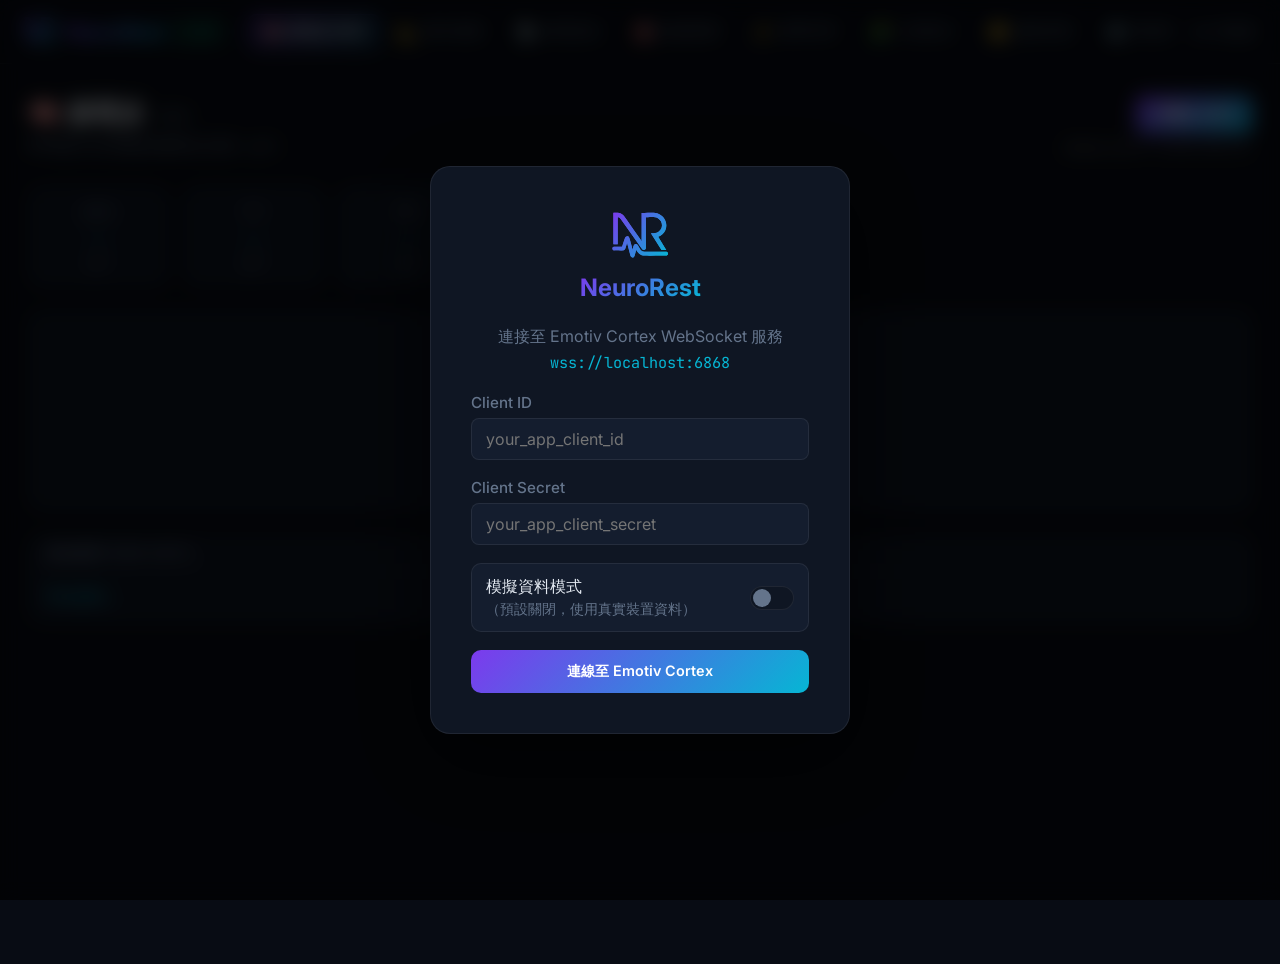
==== commit 575ab332: "更新LOGO商標" ====
--- a/dashboard/index.html
+++ b/dashboard/index.html
@@ -19,16 +19,19 @@
     <header class="header">
         <div class="header-brand">
             <div class="brand-icon">
-                <svg viewBox="0 0 32 32" fill="none" xmlns="http://www.w3.org/2000/svg">
-                    <circle cx="16" cy="16" r="14" stroke="url(#grad1)" stroke-width="2" />
-                    <path d="M6 16 Q10 8 16 16 Q22 24 26 16" stroke="url(#grad1)" stroke-width="2"
-                        stroke-linecap="round" fill="none" />
+                <svg viewBox="0 0 362.58 289.91" fill="none" xmlns="http://www.w3.org/2000/svg">
                     <defs>
-                        <linearGradient id="grad1" x1="0" y1="0" x2="32" y2="32" gradientUnits="userSpaceOnUse">
+                        <linearGradient id="grad1" x1="0" y1="0" x2="362.58" y2="289.91" gradientUnits="userSpaceOnUse">
                             <stop offset="0%" stop-color="#7c3aed" />
                             <stop offset="100%" stop-color="#06b6d4" />
                         </linearGradient>
                     </defs>
+                    <path fill="url(#grad1)"
+                        d="M8.98,2.23v201.5l.75.75h27.25V30.23c0-1.06,4.81-.41,5.71-.21,5.8,1.31,10.24,6.78,14,11l139.04,195.96c6.25,7.45,21.06,6.07,23.14-4.37.15-.76.61-4.33.61-4.89V30.23l1.72-.78c24.18,2,54.42-5.29,76.11,7.44,33.85,19.87,35.81,68.16,1.82,88.99-12.6,7.72-25.02,8.32-39.46,8.55-1.3.02-6.75-1.63-6.71.79l65.6,103.93,2.16,2.34h30.25l-52-85.24c9.72-4.3,19.03-8.91,27.01-16,41.23-36.64,30.56-102.96-17.16-128.35-33.09-17.61-77.81-6.92-114.12-9.93l-2.73.52v181.5c-1.16.28-.82-.22-1.14-.63-3.56-4.53-7.35-10.38-10.77-15.2-28.58-40.32-56.32-81.25-84.93-121.54C79.25,24.24,67.64,2.66,36.75.96c-6.85-.38-18.41-.67-25.05,0-.9.09-2.43.24-2.72,1.28ZM133.98,239.98l-1.38-.87c-2.83-11.26-5.67-22.55-8.76-33.74-3.58-12.96-7.41-30.09-12.27-42.23-3.1-7.75-8.03-10.11-16.34-9.16-8.1.92-9.89,7.81-12.26,14.24-6.34,17.26-11.21,35.09-17.69,52.31-.59.53-1.31.41-2.02.48-15.91,1.59-35.4-1.94-51.04-.04-12.78,1.55-12.44,22.25.99,23.53,19.25-1.27,40.53,1.63,59.54,0,3.84-.33,7.01-2.1,9.49-5.01,3.84-4.52,7.58-19.09,9.6-25.4,1.71-5.36,3.39-10.77,4.77-16.23l1.38-.87,21.26,80.99c2.58,9.67,13.73,16.15,22.19,8.71,3.85-3.39,5.91-12.56,7.4-17.6,2.38-8.01,4.98-16.91,7.03-24.97.22-.87.12-1.76.12-2.63.91-.2.98.28,1.41.83,3.64,4.71,6.52,10.13,10.11,14.89,11.11,14.76,25.47,19.92,43.71,20.79,45.54,2.19,92.81-1.68,138.52-.02,14.94-1.05,18.02-20.2,3-24.01l-143.02.02c-26.39-.65-31.48-29.38-45.03-45.47-5.7-6.78-16.87-6.14-21.82,1.09-3.51,5.13-7.2,21.08-8.77,27.73-.2.86-.12,1.76-.12,2.63Z" />
+                    <path fill="url(#grad1)"
+                        d="M8.98,2.23c.29-1.04,1.82-1.19,2.72-1.28,6.64-.66,18.21-.37,25.05,0,30.89,1.7,42.49,23.28,58.38,45.65,28.61,40.29,56.36,81.22,84.93,121.54,3.42,4.83,7.21,10.67,10.77,15.2.32.41-.02.91,1.14.63V2.48l2.73-.52c36.31,3.01,81.03-7.68,114.12,9.93,47.72,25.39,58.39,91.71,17.16,128.35-7.98,7.09-17.29,11.7-27.01,16l52,85.24h-30.25l-2.16-2.34-65.6-103.93c-.04-2.41,5.41-.77,6.71-.79,14.43-.23,26.86-.83,39.46-8.55,33.99-20.83,32.04-69.12-1.82-88.99-21.69-12.73-51.93-5.44-76.11-7.44l-1.72.78v197.5c0,.56-.46,4.13-.61,4.89-2.08,10.44-16.9,11.82-23.14,4.37L56.69,41.03c-3.76-4.23-8.19-9.7-14-11-.9-.2-5.71-.85-5.71.21v174.25H9.73l-.75-.75V2.23Z" />
+                    <path fill="url(#grad1)"
+                        d="M133.98,239.98c0-.87-.08-1.77.12-2.63,1.57-6.66,5.26-22.61,8.77-27.73,4.95-7.23,16.12-7.87,21.82-1.09,13.55,16.1,18.63,44.82,45.03,45.47l143.02-.02c15.02,3.8,11.94,22.96-3,24.01-45.72-1.67-92.99,2.2-138.52.02-18.24-.88-32.6-6.03-43.71-20.79-3.59-4.77-6.46-10.18-10.11-14.89-.43-.56-.5-1.04-1.41-.83,0,.87.1,1.77-.12,2.63-2.04,8.06-4.65,16.96-7.03,24.97-1.5,5.04-3.55,14.21-7.4,17.6-8.46,7.44-19.61.96-22.19-8.71l-21.26-80.99-1.38.87c-1.38,5.47-3.06,10.87-4.77,16.23-2.01,6.31-5.76,20.88-9.6,25.4-2.48,2.92-5.64,4.68-9.49,5.01-19.01,1.63-40.29-1.27-59.54,0-13.43-1.28-13.78-21.98-.99-23.53,15.64-1.9,35.13,1.63,51.04.04.71-.07,1.43.05,2.02-.48,6.48-17.22,11.35-35.05,17.69-52.31,2.36-6.43,4.16-13.32,12.26-14.24,8.31-.95,13.24,1.41,16.34,9.16,4.85,12.15,8.68,29.27,12.27,42.23,3.09,11.19,5.93,22.48,8.76,33.74l1.38.87Z" />
                 </svg>
             </div>
             <span class="brand-name">NeuroRest</span>
@@ -255,7 +258,7 @@
                 <div class="pow-avg-header">
                     <span class="pow-avg-title">全電極平均腦波功率</span>
                     <div class="pow-avg-legend">
-                        <span class="leg-dot" style="background:#7c3aed"></span><span>Theta</span>
+                        <span class="leg-dot" style="background:#a855f7"></span><span>Theta</span>
                         <span class="leg-dot" style="background:#06b6d4"></span><span>Alpha</span>
                         <span class="leg-dot" style="background:#10b981"></span><span>Beta</span>
                         <span class="leg-dot" style="background:#ef4444"></span><span>Gamma</span>
@@ -263,17 +266,31 @@
                 </div>
                 <!-- Current value badges -->
                 <div class="pow-avg-vals" id="powAvgVals">
-                    <div class="pav-item pav-ratio"><span class="pav-dot"
-                            style="background:linear-gradient(135deg,#f59e0b,#ef4444)"></span><span
-                            class="pav-name">θ/α</span><span class="pav-val" id="avgThetaAlpha">—</span></div>
-                    <div class="pav-item"><span class="pav-dot" style="background:#7c3aed"></span><span
-                            class="pav-name">Theta</span><span class="pav-val" id="avgTheta">—</span></div>
-                    <div class="pav-item"><span class="pav-dot" style="background:#06b6d4"></span><span
-                            class="pav-name">Alpha</span><span class="pav-val" id="avgAlpha">—</span></div>
-                    <div class="pav-item"><span class="pav-dot" style="background:#10b981"></span><span
-                            class="pav-name">Beta</span><span class="pav-val" id="avgBeta">—</span></div>
-                    <div class="pav-item"><span class="pav-dot" style="background:#ef4444"></span><span
-                            class="pav-name">Gamma</span><span class="pav-val" id="avgGamma">—</span></div>
+                    <div class="pav-item pav-ratio" style="cursor:pointer; transition:opacity 0.2s"
+                        onclick="togglePowBand('thetaAlpha', this)">
+                        <span class="pav-dot" style="background:linear-gradient(135deg,#f59e0b,#ef4444)"></span>
+                        <span class="pav-name">θ/α</span><span class="pav-val" id="avgThetaAlpha">—</span>
+                    </div>
+                    <div class="pav-item pav-theta" style="cursor:pointer; transition:opacity 0.2s"
+                        onclick="togglePowBand('theta', this)">
+                        <span class="pav-dot" style="background:#a855f7"></span>
+                        <span class="pav-name">Theta</span><span class="pav-val" id="avgTheta">—</span>
+                    </div>
+                    <div class="pav-item pav-alpha" style="cursor:pointer; transition:opacity 0.2s"
+                        onclick="togglePowBand('alpha', this)">
+                        <span class="pav-dot" style="background:#06b6d4"></span>
+                        <span class="pav-name">Alpha</span><span class="pav-val" id="avgAlpha">—</span>
+                    </div>
+                    <div class="pav-item pav-beta" style="cursor:pointer; transition:opacity 0.2s"
+                        onclick="togglePowBand('beta', this)">
+                        <span class="pav-dot" style="background:#10b981"></span>
+                        <span class="pav-name">Beta</span><span class="pav-val" id="avgBeta">—</span>
+                    </div>
+                    <div class="pav-item pav-gamma" style="cursor:pointer; transition:opacity 0.2s"
+                        onclick="togglePowBand('gamma', this)">
+                        <span class="pav-dot" style="background:#ef4444"></span>
+                        <span class="pav-name">Gamma</span><span class="pav-val" id="avgGamma">—</span>
+                    </div>
                 </div>
                 <div class="pow-avg-chart-wrap">
                     <canvas id="powAvgCanvas"></canvas>
@@ -293,7 +310,7 @@
                         <thead>
                             <tr>
                                 <th>時間</th>
-                                <th style="color:#7c3aed">Theta</th>
+                                <th style="color:#a855f7">Theta</th>
                                 <th style="color:#06b6d4">Alpha</th>
                                 <th style="color:#10b981">Beta</th>
                                 <th style="color:#ef4444">Gamma</th>
@@ -438,16 +455,19 @@
     <div class="modal-overlay" id="modalOverlay">
         <div class="modal">
             <div class="modal-logo">
-                <svg viewBox="0 0 48 48" fill="none" xmlns="http://www.w3.org/2000/svg" width="56" height="56">
-                    <circle cx="24" cy="24" r="22" stroke="url(#mg)" stroke-width="2.5" />
-                    <path d="M8 24 Q14 10 24 24 Q34 38 40 24" stroke="url(#mg)" stroke-width="2.5"
-                        stroke-linecap="round" fill="none" />
+                <svg viewBox="0 0 362.58 289.91" fill="none" xmlns="http://www.w3.org/2000/svg" width="56" height="56">
                     <defs>
-                        <linearGradient id="mg" x1="0" y1="0" x2="48" y2="48" gradientUnits="userSpaceOnUse">
+                        <linearGradient id="mg" x1="0" y1="0" x2="362.58" y2="289.91" gradientUnits="userSpaceOnUse">
                             <stop offset="0%" stop-color="#7c3aed" />
                             <stop offset="100%" stop-color="#06b6d4" />
                         </linearGradient>
                     </defs>
+                    <path fill="url(#mg)"
+                        d="M8.98,2.23v201.5l.75.75h27.25V30.23c0-1.06,4.81-.41,5.71-.21,5.8,1.31,10.24,6.78,14,11l139.04,195.96c6.25,7.45,21.06,6.07,23.14-4.37.15-.76.61-4.33.61-4.89V30.23l1.72-.78c24.18,2,54.42-5.29,76.11,7.44,33.85,19.87,35.81,68.16,1.82,88.99-12.6,7.72-25.02,8.32-39.46,8.55-1.3.02-6.75-1.63-6.71.79l65.6,103.93,2.16,2.34h30.25l-52-85.24c9.72-4.3,19.03-8.91,27.01-16,41.23-36.64,30.56-102.96-17.16-128.35-33.09-17.61-77.81-6.92-114.12-9.93l-2.73.52v181.5c-1.16.28-.82-.22-1.14-.63-3.56-4.53-7.35-10.38-10.77-15.2-28.58-40.32-56.32-81.25-84.93-121.54C79.25,24.24,67.64,2.66,36.75.96c-6.85-.38-18.41-.67-25.05,0-.9.09-2.43.24-2.72,1.28ZM133.98,239.98l-1.38-.87c-2.83-11.26-5.67-22.55-8.76-33.74-3.58-12.96-7.41-30.09-12.27-42.23-3.1-7.75-8.03-10.11-16.34-9.16-8.1.92-9.89,7.81-12.26,14.24-6.34,17.26-11.21,35.09-17.69,52.31-.59.53-1.31.41-2.02.48-15.91,1.59-35.4-1.94-51.04-.04-12.78,1.55-12.44,22.25.99,23.53,19.25-1.27,40.53,1.63,59.54,0,3.84-.33,7.01-2.1,9.49-5.01,3.84-4.52,7.58-19.09,9.6-25.4,1.71-5.36,3.39-10.77,4.77-16.23l1.38-.87,21.26,80.99c2.58,9.67,13.73,16.15,22.19,8.71,3.85-3.39,5.91-12.56,7.4-17.6,2.38-8.01,4.98-16.91,7.03-24.97.22-.87.12-1.76.12-2.63.91-.2.98.28,1.41.83,3.64,4.71,6.52,10.13,10.11,14.89,11.11,14.76,25.47,19.92,43.71,20.79,45.54,2.19,92.81-1.68,138.52-.02,14.94-1.05,18.02-20.2,3-24.01l-143.02.02c-26.39-.65-31.48-29.38-45.03-45.47-5.7-6.78-16.87-6.14-21.82,1.09-3.51,5.13-7.2,21.08-8.77,27.73-.2.86-.12,1.76-.12,2.63Z" />
+                    <path fill="url(#mg)"
+                        d="M8.98,2.23c.29-1.04,1.82-1.19,2.72-1.28,6.64-.66,18.21-.37,25.05,0,30.89,1.7,42.49,23.28,58.38,45.65,28.61,40.29,56.36,81.22,84.93,121.54,3.42,4.83,7.21,10.67,10.77,15.2.32.41-.02.91,1.14.63V2.48l2.73-.52c36.31,3.01,81.03-7.68,114.12,9.93,47.72,25.39,58.39,91.71,17.16,128.35-7.98,7.09-17.29,11.7-27.01,16l52,85.24h-30.25l-2.16-2.34-65.6-103.93c-.04-2.41,5.41-.77,6.71-.79,14.43-.23,26.86-.83,39.46-8.55,33.99-20.83,32.04-69.12-1.82-88.99-21.69-12.73-51.93-5.44-76.11-7.44l-1.72.78v197.5c0,.56-.46,4.13-.61,4.89-2.08,10.44-16.9,11.82-23.14,4.37L56.69,41.03c-3.76-4.23-8.19-9.7-14-11-.9-.2-5.71-.85-5.71.21v174.25H9.73l-.75-.75V2.23Z" />
+                    <path fill="url(#mg)"
+                        d="M133.98,239.98c0-.87-.08-1.77.12-2.63,1.57-6.66,5.26-22.61,8.77-27.73,4.95-7.23,16.12-7.87,21.82-1.09,13.55,16.1,18.63,44.82,45.03,45.47l143.02-.02c15.02,3.8,11.94,22.96-3,24.01-45.72-1.67-92.99,2.2-138.52.02-18.24-.88-32.6-6.03-43.71-20.79-3.59-4.77-6.46-10.18-10.11-14.89-.43-.56-.5-1.04-1.41-.83,0,.87.1,1.77-.12,2.63-2.04,8.06-4.65,16.96-7.03,24.97-1.5,5.04-3.55,14.21-7.4,17.6-8.46,7.44-19.61.96-22.19-8.71l-21.26-80.99-1.38.87c-1.38,5.47-3.06,10.87-4.77,16.23-2.01,6.31-5.76,20.88-9.6,25.4-2.48,2.92-5.64,4.68-9.49,5.01-19.01,1.63-40.29-1.27-59.54,0-13.43-1.28-13.78-21.98-.99-23.53,15.64-1.9,35.13,1.63,51.04.04.71-.07,1.43.05,2.02-.48,6.48-17.22,11.35-35.05,17.69-52.31,2.36-6.43,4.16-13.32,12.26-14.24,8.31-.95,13.24,1.41,16.34,9.16,4.85,12.15,8.68,29.27,12.27,42.23,3.09,11.19,5.93,22.48,8.76,33.74l1.38.87Z" />
                 </svg>
                 <h2>NeuroRest</h2>
             </div>
--- a/dashboard/style.css
+++ b/dashboard/style.css
@@ -771,6 +771,42 @@
   color: #f59e0b;
 }
 
+.pav-theta {
+  border-color: rgba(168, 85, 247, 0.4);
+  background: rgba(168, 85, 247, 0.08);
+}
+
+.pav-theta .pav-val {
+  color: #a855f7;
+}
+
+.pav-alpha {
+  border-color: rgba(6, 182, 212, 0.4);
+  background: rgba(6, 182, 212, 0.08);
+}
+
+.pav-alpha .pav-val {
+  color: #06b6d4;
+}
+
+.pav-beta {
+  border-color: rgba(16, 185, 129, 0.4);
+  background: rgba(16, 185, 129, 0.08);
+}
+
+.pav-beta .pav-val {
+  color: #10b981;
+}
+
+.pav-gamma {
+  border-color: rgba(239, 68, 68, 0.4);
+  background: rgba(239, 68, 68, 0.08);
+}
+
+.pav-gamma .pav-val {
+  color: #ef4444;
+}
+
 .pow-avg-chart-wrap {
   height: 220px;
   position: relative;
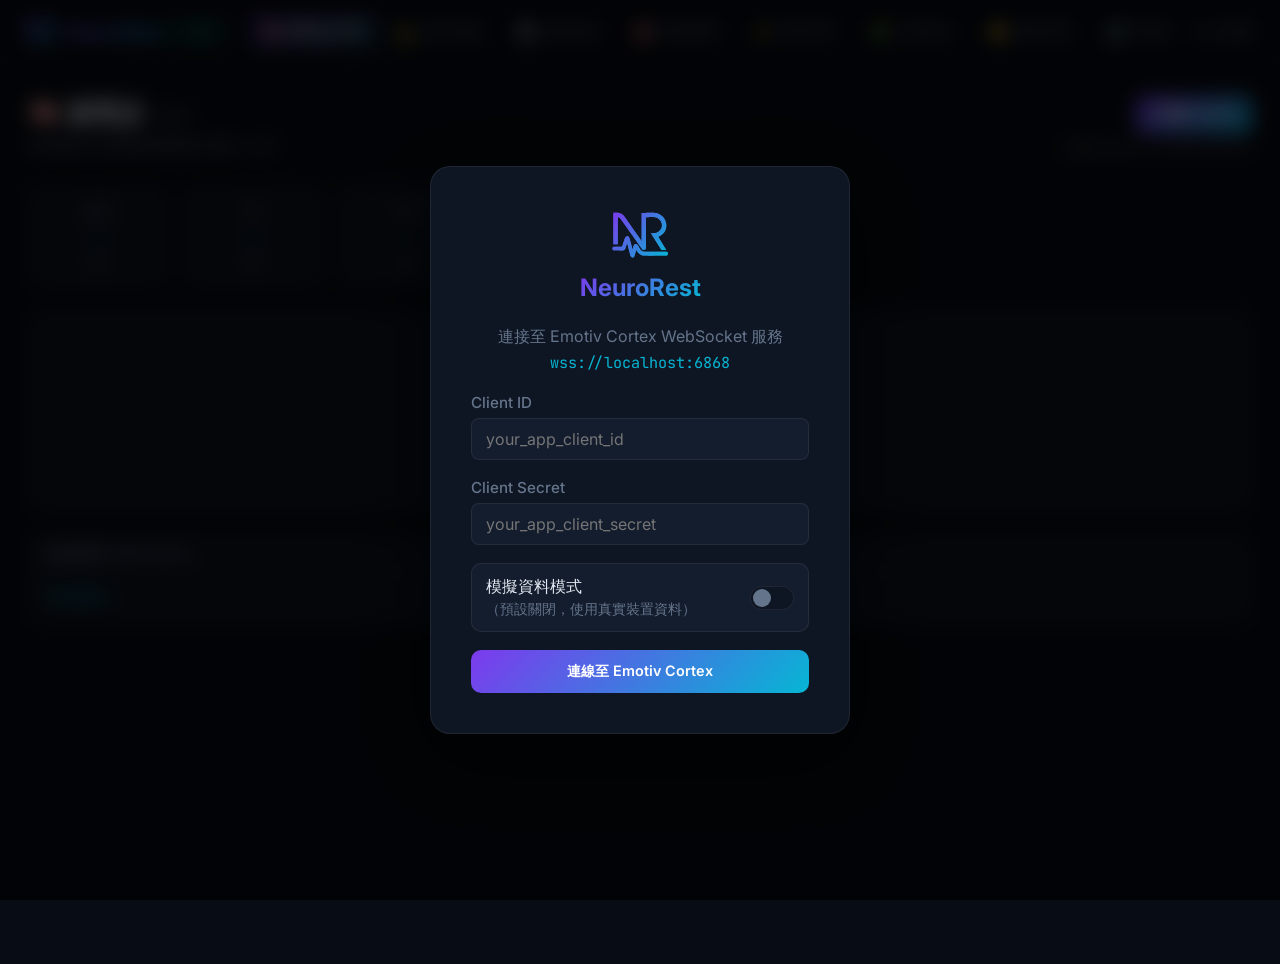
==== commit 26b9ad92: "系統事件 新增一個區塊顯示目前網頁系統log記錄" ====
--- a/dashboard/index.html
+++ b/dashboard/index.html
@@ -438,10 +438,25 @@
                     <div class="csv-live-clock" id="clock-sys"></div>
                 </div>
             </div>
-            <div class="sys-log-wrap">
-                <ul class="sys-log" id="sysLog">
-                    <li class="sys-log-empty">尚無系統事件…</li>
-                </ul>
+            <div class="system-logs-container">
+                <!-- Cortex 系統事件 -->
+                <div>
+                    <div class="log-section-title">Emotiv 系統事件 (Cortex)</div>
+                    <div class="sys-log-wrap">
+                        <ul class="sys-log" id="sysLog">
+                            <li class="sys-log-empty">尚無系統事件…</li>
+                        </ul>
+                    </div>
+                </div>
+                <!-- 網頁終端機 (Console) -->
+                <div>
+                    <div class="log-section-title">網頁終端機 (Web Console)</div>
+                    <div class="sys-log-wrap">
+                        <ul class="sys-log" id="webConsoleLog">
+                            <li class="sys-log-empty">尚無日誌記錄…</li>
+                        </ul>
+                    </div>
+                </div>
             </div>
             <div class="raw-box">
                 <div class="raw-label">原始資料 Raw Data</div>
--- a/dashboard/style.css
+++ b/dashboard/style.css
@@ -1181,14 +1181,28 @@
   color: var(--accent2);
 }
 
-/* ─────────────── SYSTEM ─────────────── */
+/* ─────────────── SYSTEM LOGS ─────────────── */
+.system-logs-container {
+  display: grid;
+  grid-template-columns: 1fr 1fr;
+  gap: 20px;
+  margin-bottom: 24px;
+}
+
+.log-section-title {
+  color: var(--text-muted);
+  margin-bottom: 12px;
+  font-size: 0.95rem;
+  font-weight: 600;
+  text-transform: uppercase;
+  letter-spacing: 1px;
+}
+
 .sys-log-wrap {
+  height: 320px;
   background: var(--surface);
   border: 1px solid var(--border);
   border-radius: var(--radius);
-  overflow: hidden;
-  margin-bottom: 24px;
-  max-height: 420px;
   overflow-y: auto;
 }
 
@@ -1453,6 +1467,10 @@
   .brand-name {
     font-size: 1rem;
   }
+
+  .system-logs-container {
+    grid-template-columns: 1fr;
+  }
 }
 
 /* ─────────────────────────────────────────
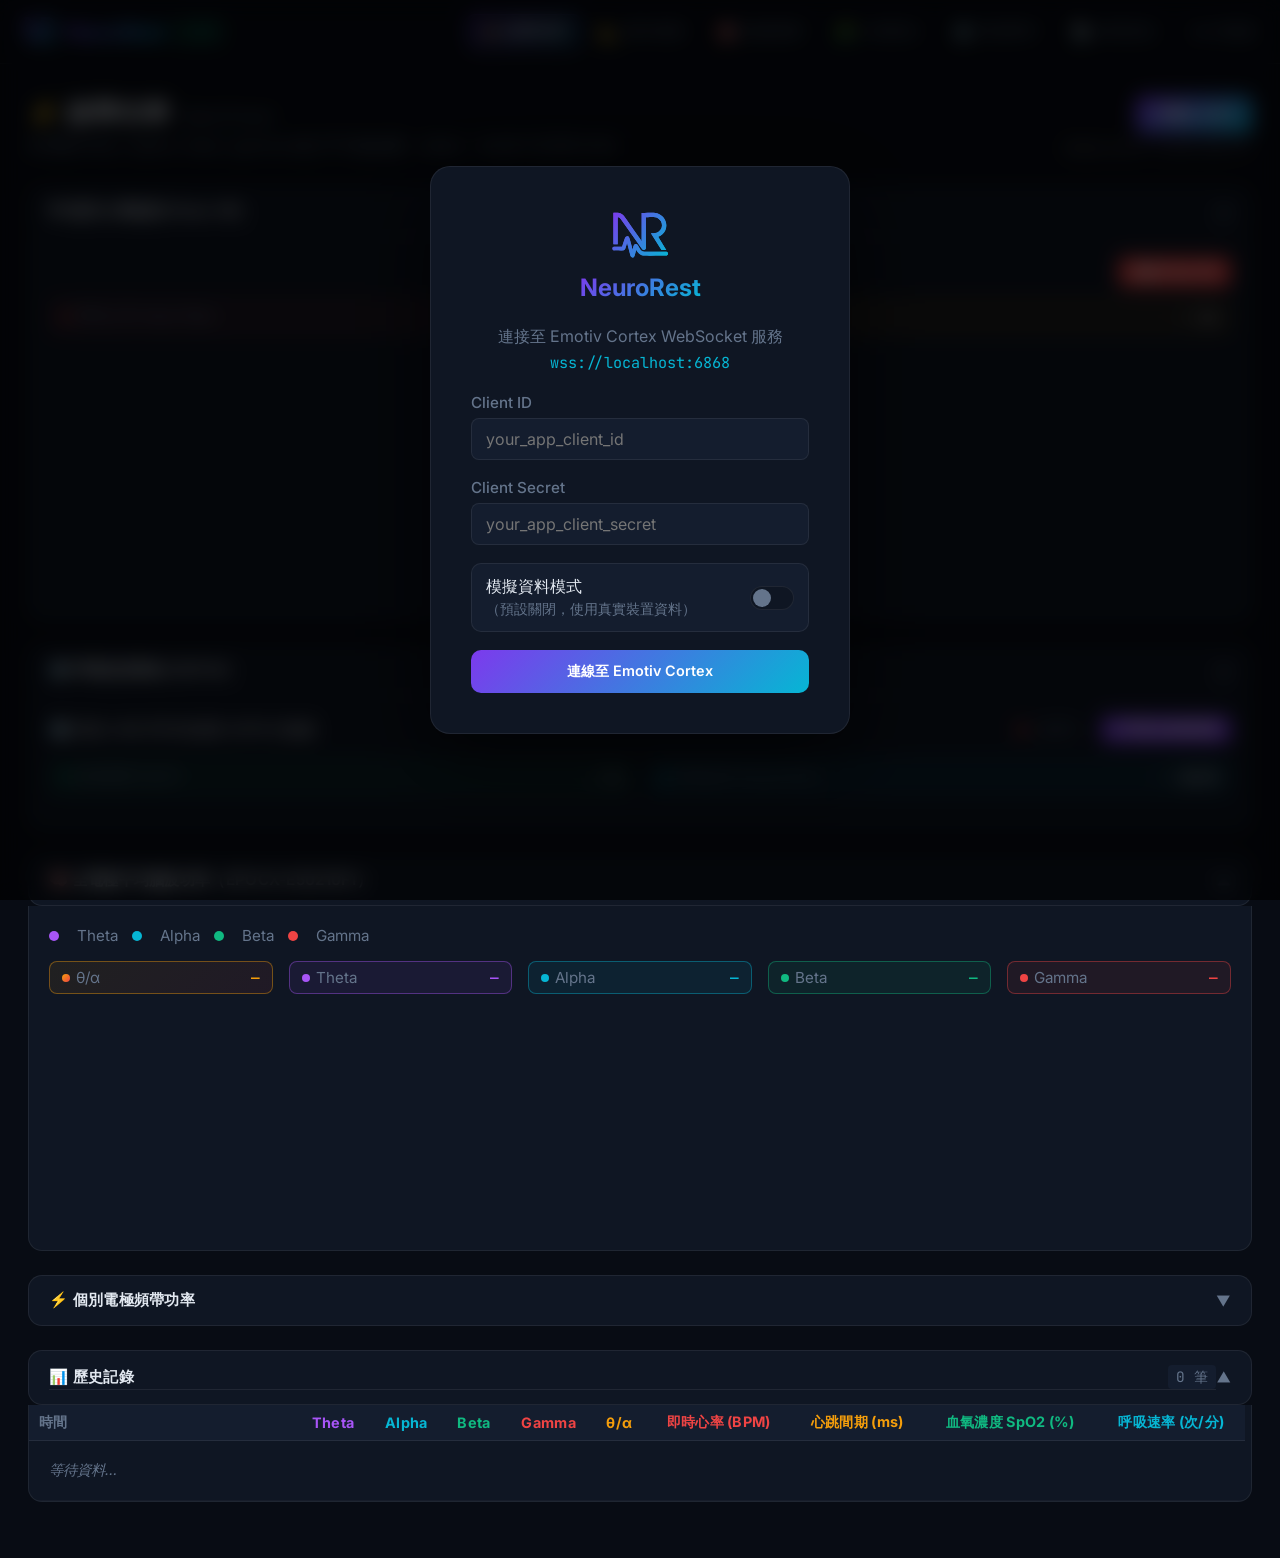
==== commit 41203fb4: "新增ESP32裝置" ====
--- a/dashboard/index.html
+++ b/dashboard/index.html
@@ -40,29 +40,27 @@
         </div>
 
         <nav class="tab-nav" id="tabNav">
-            <button class="tab-btn active" data-tab="eeg">
-                <span class="tab-icon">🧠</span><span class="tab-label">腦電波 EEG</span>
+            <button class="tab-btn active" data-tab="pow">
+                <span class="tab-icon">⚡</span><span class="tab-label">頻帶功率</span>
             </button>
             <button class="tab-btn" data-tab="mot">
                 <span class="tab-icon">📐</span><span class="tab-label">動作感測</span>
             </button>
-            <button class="tab-btn" data-tab="dev">
-                <span class="tab-icon">📡</span><span class="tab-label">裝置資訊</span>
-            </button>
             <button class="tab-btn" data-tab="met">
                 <span class="tab-icon">🎯</span><span class="tab-label">效能指標</span>
-            </button>
-            <button class="tab-btn" data-tab="pow">
-                <span class="tab-icon">⚡</span><span class="tab-label">頻帶功率</span>
             </button>
             <button class="tab-btn" data-tab="com">
                 <span class="tab-icon">🧩</span><span class="tab-label">心智指令</span>
             </button>
-            <button class="tab-btn" data-tab="fac">
-                <span class="tab-icon">😊</span><span class="tab-label">臉部表情</span>
-            </button>
             <button class="tab-btn" data-tab="sys">
                 <span class="tab-icon">⚙️</span><span class="tab-label">系統事件</span>
+            </button>
+            <button class="tab-btn" data-tab="dev">
+                <span class="tab-icon">📡</span><span class="tab-label">裝置資訊</span>
+            </button>
+            <!-- EEG tab hidden via CSS -->
+            <button class="tab-btn" data-tab="eeg" style="display:none;">
+                <span class="tab-icon">🧠</span><span class="tab-label">腦電波 EEG</span>
             </button>
         </nav>
 
@@ -75,8 +73,8 @@
     <!-- MAIN CONTENT -->
     <main class="main">
 
-        <!-- ── EEG ── -->
-        <section class="tab-panel active" id="panel-eeg">
+        <!-- ── EEG (hidden) ── -->
+        <section class="tab-panel" id="panel-eeg" style="display:none;">
             <div class="panel-header">
                 <div class="panel-header-text">
                     <h1>🧠 腦電波 <span>EEG</span></h1>
@@ -87,11 +85,21 @@
                     <div class="csv-live-clock" id="clock-eeg"></div>
                 </div>
             </div>
-            <div class="eeg-grid" id="eegGrid">
-                <!-- channels injected by JS -->
-            </div>
-            <div class="chart-wrap">
-                <canvas id="eegCanvas"></canvas>
+            <div class="pow-grid-wrapper" style="margin-bottom: 24px;">
+                <div class="pow-grid-header active"
+                    onclick="document.getElementById('eegDataWrap').classList.toggle('collapsed'); this.classList.toggle('active')">
+                    <span class="pow-avg-title" style="pointer-events: none;">🧠 腦波波形</span>
+                    <span class="toggle-icon" style="pointer-events: none;">▼</span>
+                </div>
+                <div id="eegDataWrap" class="pow-table-box"
+                    style="border-top-left-radius:0; border-top-right-radius:0; border-top:none; margin:0;">
+                    <div class="eeg-grid" id="eegGrid">
+                        <!-- channels injected by JS -->
+                    </div>
+                    <div class="chart-wrap">
+                        <canvas id="eegCanvas"></canvas>
+                    </div>
+                </div>
             </div>
             <div class="raw-box">
                 <div class="raw-label">原始資料 Raw Data</div>
@@ -111,36 +119,108 @@
                     <div class="csv-live-clock" id="clock-mot"></div>
                 </div>
             </div>
-            <div class="motion-grid">
-                <div class="motion-card" id="motQuat">
-                    <div class="mc-title">四元數 Quaternion</div>
-                    <div class="mc-values" id="quatValues">
-                        <div class="mv-row"><span>Q0</span><span id="q0">—</span></div>
-                        <div class="mv-row"><span>Q1</span><span id="q1">—</span></div>
-                        <div class="mv-row"><span>Q2</span><span id="q2">—</span></div>
-                        <div class="mv-row"><span>Q3</span><span id="q3">—</span></div>
-                    </div>
-                </div>
-                <div class="motion-card">
-                    <div class="mc-title">加速度計 Accelerometer</div>
-                    <div class="mc-values">
-                        <div class="mv-row"><span>X</span><span id="accX">—</span></div>
-                        <div class="mv-row"><span>Y</span><span id="accY">—</span></div>
-                        <div class="mv-row"><span>Z</span><span id="accZ">—</span></div>
-                    </div>
-                </div>
-                <div class="motion-card">
-                    <div class="mc-title">磁力計 Magnetometer</div>
-                    <div class="mc-values">
-                        <div class="mv-row"><span>X</span><span id="magX">—</span></div>
-                        <div class="mv-row"><span>Y</span><span id="magY">—</span></div>
-                        <div class="mv-row"><span>Z</span><span id="magZ">—</span></div>
-                    </div>
-                </div>
-            </div>
+            <div class="pow-grid-wrapper" style="margin-bottom: 24px;">
+                <div class="pow-grid-header active"
+                    onclick="document.getElementById('motionGrid').classList.toggle('collapsed'); this.classList.toggle('active')">
+                    <span class="pow-avg-title" style="pointer-events: none;">📐 動作感測元件</span>
+                    <span class="toggle-icon" style="pointer-events: none;">▼</span>
+                </div>
+                <div class="motion-grid pow-table-box" id="motionGrid">
+                    <div class="motion-card" id="motQuat">
+                        <div class="mc-title">四元數 Quaternion</div>
+                        <div class="mc-values" id="quatValues">
+                            <div class="mv-row"><span>Q0</span><span id="q0">—</span></div>
+                            <div class="mv-row"><span>Q1</span><span id="q1">—</span></div>
+                            <div class="mv-row"><span>Q2</span><span id="q2">—</span></div>
+                            <div class="mv-row"><span>Q3</span><span id="q3">—</span></div>
+                        </div>
+                    </div>
+                    <div class="motion-card">
+                        <div class="mc-title">加速度計 Accelerometer</div>
+                        <div class="mc-values">
+                            <div class="mv-row"><span>X</span><span id="accX">—</span></div>
+                            <div class="mv-row"><span>Y</span><span id="accY">—</span></div>
+                            <div class="mv-row"><span>Z</span><span id="accZ">—</span></div>
+                        </div>
+                    </div>
+                    <div class="motion-card">
+                        <div class="mc-title">磁力計 Magnetometer</div>
+                        <div class="mc-values">
+                            <div class="mv-row"><span>X</span><span id="magX">—</span></div>
+                            <div class="mv-row"><span>Y</span><span id="magY">—</span></div>
+                            <div class="mv-row"><span>Z</span><span id="magZ">—</span></div>
+                        </div>
+                    </div>
+                </div>
+            </div>
+
+            <!-- ── Facial Expression ── -->
+            <div class="pow-grid-wrapper" style="margin-bottom: 24px;">
+                <div class="pow-grid-header active"
+                    onclick="document.getElementById('facDataWrap').classList.toggle('collapsed'); this.classList.toggle('active')">
+                    <span class="pow-avg-title" style="pointer-events: none;">😊 臉部表情 Facial Expression</span>
+                    <span class="toggle-icon" style="pointer-events: none;">▼</span>
+                </div>
+                <!-- ── 臉部動作區塊 ── -->
+                <div id="facDataWrap" class="pow-table-box fac-grid"
+                    style="border-top-left-radius:0; border-top-right-radius:0; border-top:none; margin:0;">
+                    <div class="fac-card">
+                        <div class="fc-icon">👁️</div>
+                        <div class="fc-title">眼部動作</div>
+                        <div class="fc-val" id="eyeAct">—</div>
+                    </div>
+                    <div class="fac-card">
+                        <div class="fc-icon">🙂</div>
+                        <div class="fc-title">上臉部動作</div>
+                        <div class="fc-val" id="uAct">—</div>
+                        <div class="fc-sub">強度 <span id="uPow">—</span></div>
+                    </div>
+                    <div class="fac-card">
+                        <div class="fc-icon">😶</div>
+                        <div class="fc-title">下臉部動作</div>
+                        <div class="fc-val" id="lAct">—</div>
+                        <div class="fc-sub">強度 <span id="lPow">—</span></div>
+                    </div>
+                </div>
+                <!-- ── 臉部歷史記錄 ── -->
+                <div class="pow-table-box"
+                    style="border-top:none; border-top-left-radius:0; border-top-right-radius:0; margin:0;">
+                    <div class="pow-table-header" style="background:var(--card-bg);">
+                        <span class="pow-table-title">歷史記錄</span>
+                        <span class="pow-table-count" id="facTableCount">0 筆</span>
+                    </div>
+                    <div class="pow-table-scroll">
+                        <table class="pow-history-table" id="facHistoryTable">
+                            <thead>
+                                <tr>
+                                    <th>時間</th>
+                                    <th>眼部動作</th>
+                                    <th>上臉部動作</th>
+                                    <th style="color:#a78bfa">上臉部強度</th>
+                                    <th>下臉部動作</th>
+                                    <th style="color:#a78bfa">下臉部強度</th>
+                                    <th style="color:#06b6d4">姿勢 (Q0,Q1,Q2,Q3)</th>
+                                    <th style="color:#10b981">加度計 (X,Y,Z)</th>
+                                    <th style="color:#f59e0b">磁力計 (X,Y,Z)</th>
+                                </tr>
+                            </thead>
+                            <tbody id="facTableBody">
+                                <tr class="fac-table-empty">
+                                    <td colspan="9">等待資料…</td>
+                                </tr>
+                            </tbody>
+                        </table>
+                    </div>
+                </div>
+            </div>
+
             <div class="raw-box">
-                <div class="raw-label">原始資料 Raw Data</div>
+                <div class="raw-label">動作感測原始資料 Motion Raw Data</div>
                 <pre id="motRaw">等待資料…</pre>
+            </div>
+            <div class="raw-box">
+                <div class="raw-label">臉部表情原始資料 Facial Raw Data</div>
+                <pre id="facRaw">等待資料…</pre>
             </div>
         </section>
 
@@ -156,35 +236,70 @@
                     <div class="csv-live-clock" id="clock-dev"></div>
                 </div>
             </div>
-            <div class="dev-top">
-                <div class="battery-card">
-                    <div class="bat-label">電池電量</div>
-                    <div class="bat-bar-wrap">
-                        <div class="bat-bar" id="batBar"></div>
-                    </div>
-                    <div class="bat-pct" id="batPct">—%</div>
-                </div>
-                <div class="signal-card">
-                    <div class="bat-label">整體訊號品質</div>
-                    <div class="signal-ring" id="signalRing">
-                        <svg viewBox="0 0 80 80">
-                            <circle cx="40" cy="40" r="34" stroke="#1e293b" stroke-width="8" fill="none" />
-                            <circle cx="40" cy="40" r="34" stroke="url(#sg)" stroke-width="8" fill="none"
-                                stroke-dasharray="213.6" stroke-dashoffset="213.6" stroke-linecap="round"
-                                transform="rotate(-90 40 40)" id="signalArc" />
-                            <defs>
-                                <linearGradient id="sg" x1="0" y1="0" x2="80" y2="80" gradientUnits="userSpaceOnUse">
-                                    <stop offset="0%" stop-color="#7c3aed" />
-                                    <stop offset="100%" stop-color="#06b6d4" />
-                                </linearGradient>
-                            </defs>
-                        </svg>
-                        <span id="signalPct">—%</span>
-                    </div>
-                </div>
-            </div>
-            <div class="cq-grid" id="cqGrid">
-                <!-- electrode CQ injected by JS -->
+            <div class="pow-grid-wrapper" style="margin-bottom: 24px;">
+                <div class="pow-grid-header active"
+                    onclick="document.getElementById('devDataWrap').classList.toggle('collapsed'); this.classList.toggle('active')">
+                    <span class="pow-avg-title" style="pointer-events: none;">📡 EEG裝置（Emotiv EEG）</span>
+                    <span class="toggle-icon" style="pointer-events: none;">▼</span>
+                </div>
+                <div id="devDataWrap" class="pow-table-box"
+                    style="border-top-left-radius:0; border-top-right-radius:0; border-top:none; margin:0; padding:16px;">
+                    <div class="dev-top">
+                        <div class="battery-card">
+                            <div class="bat-label">電池電量</div>
+                            <div class="bat-bar-wrap">
+                                <div class="bat-bar" id="batBar"></div>
+                            </div>
+                            <div class="bat-pct" id="batPct">—%</div>
+                        </div>
+                        <div class="signal-card">
+                            <div class="bat-label">整體訊號品質</div>
+                            <div class="signal-ring" id="signalRing">
+                                <svg viewBox="0 0 80 80">
+                                    <circle cx="40" cy="40" r="34" stroke="#1e293b" stroke-width="8" fill="none" />
+                                    <circle cx="40" cy="40" r="34" stroke="url(#sg)" stroke-width="8" fill="none"
+                                        stroke-dasharray="213.6" stroke-dashoffset="213.6" stroke-linecap="round"
+                                        transform="rotate(-90 40 40)" id="signalArc" />
+                                    <defs>
+                                        <linearGradient id="sg" x1="0" y1="0" x2="80" y2="80"
+                                            gradientUnits="userSpaceOnUse">
+                                            <stop offset="0%" stop-color="#7c3aed" />
+                                            <stop offset="100%" stop-color="#06b6d4" />
+                                        </linearGradient>
+                                    </defs>
+                                </svg>
+                                <span id="signalPct">—%</span>
+                            </div>
+                        </div>
+                    </div>
+                    <div class="cq-grid" id="cqGrid">
+                        <!-- electrode CQ injected by JS -->
+                    </div>
+                </div>
+            </div>
+
+            <!-- ── 藍牙裝置資訊 (Polar H9) ── -->
+            <div class="dev-top" style="margin-top:16px;">
+                <div class="battery-card" style="width:100%; align-items:flex-start;">
+                    <div style="display:flex; justify-content:space-between; width:100%; align-items:center;">
+                        <div style="display:flex; align-items:center; gap:8px;">
+                            ❤️ 藍牙心率裝置 (Polar H9)
+                        </div>
+                    </div>
+                    <div style="display:flex; gap:32px; width:100%; margin-top:12px;">
+                        <div>
+                            <div class="bat-label" style="font-size:0.8rem; margin-bottom:4px; text-transform:none;">
+                                設備電量 Battery Level</div>
+                            <div class="bat-pct" id="bleBatPct" style="font-size:1.4rem;">—%</div>
+                        </div>
+                        <div>
+                            <div class="bat-label" style="font-size:0.8rem; margin-bottom:4px; text-transform:none;">
+                                感測器接觸狀態 Sensor Contact</div>
+                            <div class="bat-pct" id="bleContactStatus"
+                                style="font-size:1.4rem; color:var(--text-muted);">—</div>
+                        </div>
+                    </div>
+                </div>
             </div>
             <div class="raw-box">
                 <div class="raw-label">原始資料 Raw Data</div>
@@ -207,31 +322,38 @@
             <div class="met-grid" id="metGrid">
                 <!-- metric cards injected by JS -->
             </div>
-            <div class="pow-table-box">
-                <div class="pow-table-header">
-                    <span class="pow-table-title">🎯 效能指標歷史記錄</span>
-                    <span class="pow-table-count" id="metTableCount">0 筆</span>
-                </div>
-                <div class="pow-table-scroll">
-                    <table class="pow-history-table" id="metHistoryTable">
-                        <thead>
-                            <tr>
-                                <th>時間</th>
-                                <th style="color:#06b6d4">投入度</th>
-                                <th style="color:#f59e0b">興奮度</th>
-                                <th style="color:#f59e0b">長期興奮</th>
-                                <th style="color:#ef4444">壓力</th>
-                                <th style="color:#10b981">放鬆度</th>
-                                <th style="color:#a78bfa">興趣度</th>
-                                <th style="color:#7c3aed">專注度</th>
-                            </tr>
-                        </thead>
-                        <tbody id="metTableBody">
-                            <tr class="met-table-empty">
-                                <td colspan="8">等待資料…</td>
-                            </tr>
-                        </tbody>
-                    </table>
+            <div class="pow-grid-wrapper" style="margin-bottom: 24px;">
+                <div class="pow-grid-header active"
+                    onclick="document.getElementById('metTableWrapper').classList.toggle('collapsed'); this.classList.toggle('active')">
+                    <div class="pow-table-header" style="margin:0; padding:0; flex:1;">
+                        <span class="pow-table-title" style="pointer-events: none;">🎯 效能指標歷史記錄</span>
+                        <span class="pow-table-count" id="metTableCount" style="pointer-events: none;">0 筆</span>
+                    </div>
+                    <span class="toggle-icon" style="pointer-events: none;">▼</span>
+                </div>
+                <div class="pow-table-box" id="metTableWrapper"
+                    style="border-top-left-radius:0; border-top-right-radius:0; border-top:none;">
+                    <div class="pow-table-scroll">
+                        <table class="pow-history-table" id="metHistoryTable">
+                            <thead>
+                                <tr>
+                                    <th>時間</th>
+                                    <th style="color:#06b6d4">投入度</th>
+                                    <th style="color:#f59e0b">興奮度</th>
+                                    <th style="color:#f59e0b">長期興奮</th>
+                                    <th style="color:#ef4444">壓力</th>
+                                    <th style="color:#10b981">放鬆度</th>
+                                    <th style="color:#a78bfa">興趣度</th>
+                                    <th style="color:#7c3aed">專注度</th>
+                                </tr>
+                            </thead>
+                            <tbody id="metTableBody">
+                                <tr class="met-table-empty">
+                                    <td colspan="8">等待資料…</td>
+                                </tr>
+                            </tbody>
+                        </table>
+                    </div>
                 </div>
             </div>
             <div class="raw-box">
@@ -241,7 +363,7 @@
         </section>
 
         <!-- ── Band Power ── -->
-        <section class="tab-panel" id="panel-pow">
+        <section class="tab-panel active" id="panel-pow">
             <div class="panel-header">
                 <div class="panel-header-text">
                     <h1>⚡ 頻帶功率 <span>Band Power</span></h1>
@@ -253,76 +375,185 @@
                 </div>
             </div>
 
+            <!-- ── 心率監測 ── -->
+            <div class="pow-grid-wrapper" style="margin-bottom: 24px;">
+                <div class="pow-grid-header active"
+                    onclick="document.getElementById('bleBlockWrap').classList.toggle('collapsed'); this.classList.toggle('active')">
+                    <span class="pow-avg-title" style="pointer-events: none;">❤️ 藍牙心率監測 (Polar H9)</span>
+                    <span class="toggle-icon" style="pointer-events: none;">▼</span>
+                </div>
+                <div class="pow-avg-block" id="bleBlockWrap"
+                    style="border-top-left-radius:0; border-top-right-radius:0; border-top:none; margin-bottom:0;">
+                    <div style="display:flex; justify-content:flex-end; margin-bottom:12px;">
+                        <button id="connectBleBtn"
+                            style="padding:6px 14px; border-radius:6px; background:#ef4444; color:white; border:none; cursor:pointer; font-weight:bold; font-family:var(--font); transition:0.3s;">
+                            連線 Polar H9
+                        </button>
+                    </div>
+                    <div class="pow-avg-vals" style="margin-bottom: 16px;">
+                        <div class="pav-item"
+                            style="border-color: rgba(239, 68, 68, 0.4); background: rgba(239, 68, 68, 0.08);">
+                            <span class="pav-dot" style="background:#ef4444"></span>
+                            <span class="pav-name">即時心率 Heart Rate</span><span class="pav-val" id="hrValue">— BPM</span>
+                        </div>
+                        <div class="pav-item"
+                            style="border-color: rgba(245, 158, 11, 0.4); background: rgba(245, 158, 11, 0.08);">
+                            <span class="pav-dot" style="background:#f59e0b"></span>
+                            <span class="pav-name">心跳間期 RR Interval</span><span class="pav-val" id="rrValue">— ms</span>
+                        </div>
+                    </div>
+                    <div style="width:100%; overflow-x:auto;">
+                        <div class="pow-avg-chart-wrap" style="height: 250px;">
+                            <canvas id="bleChartCanvas"></canvas>
+                        </div>
+                    </div>
+                </div>
+            </div>
+
+            <!-- (BLE History Table removed and unified with Pow History Table) -->
+            <!-- ── ESP32 健康感測數據 ── -->
+            <div class="pow-grid-wrapper" style="margin-bottom: 24px;">
+                <div class="pow-grid-header active"
+                    onclick="document.getElementById('espBlockWrap').classList.toggle('collapsed'); this.classList.toggle('active')">
+                    <span class="pow-avg-title" style="pointer-events: none;">💨 呼吸監測系統 (ESP32)</span>
+                    <span class="toggle-icon" style="pointer-events: none;">▼</span>
+                </div>
+                <div class="pow-avg-block" id="espBlockWrap"
+                    style="border-top-left-radius:0; border-top-right-radius:0; border-top:none; margin-bottom:0;">
+                    <div
+                        style="display:flex; justify-content:space-between; width:100%; align-items:center; margin-bottom: 16px;">
+                        <div style="display:flex; align-items:center; gap:8px;">
+                            💨 透過 USB 序列埠讀取 ESP32 數據
+                        </div>
+                        <div style="display:flex; align-items:center; gap:10px;">
+                            <span id="espStatusDot"
+                                style="width:10px; height:10px; border-radius:50%; background:#ef4444; display:inline-block;"></span>
+                            <span id="espStatusText" style="font-size:0.85rem; color:var(--text-muted);">偵測中…</span>
+                            <button id="espReleaseBtn" onclick="releaseAndConnectESP32()"
+                                style="padding:5px 12px; border-radius:6px; background:#7c3aed; color:white; border:none; cursor:pointer; font-weight:bold; font-size:0.8rem; font-family:var(--font); transition:0.3s;">
+                                ▶ 釋放並啟動感測
+                            </button>
+                        </div>
+                    </div>
+                    <div class="pow-avg-vals" style="margin-bottom: 16px;">
+                        <div class="pav-item"
+                            style="display:none; border-color: rgba(239, 68, 68, 0.4); background: rgba(239, 68, 68, 0.08);">
+                            <span class="pav-dot" style="background:#ef4444"></span>
+                            <span class="pav-name">即時心率 Heart Rate</span><span class="pav-val" id="espHrValue">—
+                                BPM</span>
+                        </div>
+                        <div class="pav-item"
+                            style="border-color: rgba(16, 185, 129, 0.4); background: rgba(16, 185, 129, 0.08);">
+                            <span class="pav-dot" style="background:#10b981"></span>
+                            <span class="pav-name">血氧濃度 SpO2</span><span class="pav-val" id="espSpo2Value">— %</span>
+                        </div>
+                        <div class="pav-item"
+                            style="border-color: rgba(6, 182, 212, 0.4); background: rgba(6, 182, 212, 0.08);">
+                            <span class="pav-dot" style="background:#06b6d4"></span>
+                            <span class="pav-name">呼吸速率 Respiration</span><span class="pav-val" id="espRspValue">—
+                                次/分</span>
+                        </div>
+                    </div>
+                </div>
+            </div>
+
             <!-- ── 統計平均曲線圖 ── -->
-            <div class="pow-avg-block">
-                <div class="pow-avg-header">
-                    <span class="pow-avg-title">全電極平均腦波功率</span>
-                    <div class="pow-avg-legend">
-                        <span class="leg-dot" style="background:#a855f7"></span><span>Theta</span>
-                        <span class="leg-dot" style="background:#06b6d4"></span><span>Alpha</span>
-                        <span class="leg-dot" style="background:#10b981"></span><span>Beta</span>
-                        <span class="leg-dot" style="background:#ef4444"></span><span>Gamma</span>
-                    </div>
-                </div>
-                <!-- Current value badges -->
-                <div class="pow-avg-vals" id="powAvgVals">
-                    <div class="pav-item pav-ratio" style="cursor:pointer; transition:opacity 0.2s"
-                        onclick="togglePowBand('thetaAlpha', this)">
-                        <span class="pav-dot" style="background:linear-gradient(135deg,#f59e0b,#ef4444)"></span>
-                        <span class="pav-name">θ/α</span><span class="pav-val" id="avgThetaAlpha">—</span>
-                    </div>
-                    <div class="pav-item pav-theta" style="cursor:pointer; transition:opacity 0.2s"
-                        onclick="togglePowBand('theta', this)">
-                        <span class="pav-dot" style="background:#a855f7"></span>
-                        <span class="pav-name">Theta</span><span class="pav-val" id="avgTheta">—</span>
-                    </div>
-                    <div class="pav-item pav-alpha" style="cursor:pointer; transition:opacity 0.2s"
-                        onclick="togglePowBand('alpha', this)">
-                        <span class="pav-dot" style="background:#06b6d4"></span>
-                        <span class="pav-name">Alpha</span><span class="pav-val" id="avgAlpha">—</span>
-                    </div>
-                    <div class="pav-item pav-beta" style="cursor:pointer; transition:opacity 0.2s"
-                        onclick="togglePowBand('beta', this)">
-                        <span class="pav-dot" style="background:#10b981"></span>
-                        <span class="pav-name">Beta</span><span class="pav-val" id="avgBeta">—</span>
-                    </div>
-                    <div class="pav-item pav-gamma" style="cursor:pointer; transition:opacity 0.2s"
-                        onclick="togglePowBand('gamma', this)">
-                        <span class="pav-dot" style="background:#ef4444"></span>
-                        <span class="pav-name">Gamma</span><span class="pav-val" id="avgGamma">—</span>
-                    </div>
-                </div>
-                <div class="pow-avg-chart-wrap">
-                    <canvas id="powAvgCanvas"></canvas>
-                </div>
-            </div>
-
-            <div class="pow-grid" id="powGrid">
-                <!-- band power cards injected by JS -->
-            </div>
-            <div class="pow-table-box">
-                <div class="pow-table-header">
-                    <span class="pow-table-title">📊 頻帶功率歷史記錄</span>
-                    <span class="pow-table-count" id="powTableCount">0 筆</span>
-                </div>
-                <div class="pow-table-scroll" id="powTableScroll">
-                    <table class="pow-history-table" id="powHistoryTable">
-                        <thead>
-                            <tr>
-                                <th>時間</th>
-                                <th style="color:#a855f7">Theta</th>
-                                <th style="color:#06b6d4">Alpha</th>
-                                <th style="color:#10b981">Beta</th>
-                                <th style="color:#ef4444">Gamma</th>
-                                <th style="color:#f59e0b">&theta;/&alpha;</th>
-                            </tr>
-                        </thead>
-                        <tbody id="powTableBody">
-                            <tr class="pow-table-empty">
-                                <td colspan="6">等待資料…</td>
-                            </tr>
-                        </tbody>
-                    </table>
+            <div class="pow-grid-wrapper" style="margin-bottom: 24px;">
+                <div class="pow-grid-header active"
+                    onclick="document.getElementById('powAvgBlockWrap').classList.toggle('collapsed'); this.classList.toggle('active')">
+                    <span class="pow-avg-title" style="pointer-events: none;">🧠 全電極平均腦波功率（EPOCX-E50210F1）</span>
+                    <span class="toggle-icon" style="pointer-events: none;">▼</span>
+                </div>
+                <div class="pow-avg-block" id="powAvgBlockWrap"
+                    style="border-top-left-radius:0; border-top-right-radius:0; border-top:none; margin-bottom:0;">
+                    <div class="pow-avg-header">
+                        <div class="pow-avg-legend" style="margin-left:0;">
+                            <span class="leg-dot" style="background:#a855f7"></span><span>Theta</span>
+                            <span class="leg-dot" style="background:#06b6d4"></span><span>Alpha</span>
+                            <span class="leg-dot" style="background:#10b981"></span><span>Beta</span>
+                            <span class="leg-dot" style="background:#ef4444"></span><span>Gamma</span>
+                        </div>
+                    </div>
+                    <!-- Current value badges -->
+                    <div class="pow-avg-vals" id="powAvgVals">
+                        <div class="pav-item pav-ratio" style="cursor:pointer; transition:opacity 0.2s"
+                            onclick="togglePowBand('thetaAlpha', this)">
+                            <span class="pav-dot" style="background:linear-gradient(135deg,#f59e0b,#ef4444)"></span>
+                            <span class="pav-name">θ/α</span><span class="pav-val" id="avgThetaAlpha">—</span>
+                        </div>
+                        <div class="pav-item pav-theta" style="cursor:pointer; transition:opacity 0.2s"
+                            onclick="togglePowBand('theta', this)">
+                            <span class="pav-dot" style="background:#a855f7"></span>
+                            <span class="pav-name">Theta</span><span class="pav-val" id="avgTheta">—</span>
+                        </div>
+                        <div class="pav-item pav-alpha" style="cursor:pointer; transition:opacity 0.2s"
+                            onclick="togglePowBand('alpha', this)">
+                            <span class="pav-dot" style="background:#06b6d4"></span>
+                            <span class="pav-name">Alpha</span><span class="pav-val" id="avgAlpha">—</span>
+                        </div>
+                        <div class="pav-item pav-beta" style="cursor:pointer; transition:opacity 0.2s"
+                            onclick="togglePowBand('beta', this)">
+                            <span class="pav-dot" style="background:#10b981"></span>
+                            <span class="pav-name">Beta</span><span class="pav-val" id="avgBeta">—</span>
+                        </div>
+                        <div class="pav-item pav-gamma" style="cursor:pointer; transition:opacity 0.2s"
+                            onclick="togglePowBand('gamma', this)">
+                            <span class="pav-dot" style="background:#ef4444"></span>
+                            <span class="pav-name">Gamma</span><span class="pav-val" id="avgGamma">—</span>
+                        </div>
+                    </div>
+                    <div style="width:100%; overflow-x:auto;">
+                        <div class="pow-avg-chart-wrap">
+                            <canvas id="powAvgCanvas"></canvas>
+                        </div>
+                    </div>
+                </div>
+            </div>
+
+            <div class="pow-grid-wrapper" style="margin-bottom: 24px;">
+                <div class="pow-grid-header"
+                    onclick="document.getElementById('powGrid').classList.toggle('collapsed'); this.classList.toggle('active')">
+                    <span class="pow-avg-title" style="pointer-events: none;">⚡ 個別電極頻帶功率</span>
+                    <span class="toggle-icon" style="pointer-events: none;">▼</span>
+                </div>
+                <div class="pow-grid collapsed" id="powGrid">
+                    <!-- band power cards injected by JS -->
+                </div>
+            </div>
+            <div class="pow-grid-wrapper" style="margin-bottom: 24px;">
+                <div class="pow-grid-header active"
+                    onclick="document.getElementById('powTableWrapper').classList.toggle('collapsed'); this.classList.toggle('active')">
+                    <div class="pow-table-header" style="margin:0; padding:0; flex:1;">
+                        <span class="pow-table-title" style="pointer-events: none;">📊 歷史記錄</span>
+                        <span class="pow-table-count" id="powTableCount" style="pointer-events: none;">0 筆</span>
+                    </div>
+                    <span class="toggle-icon" style="pointer-events: none;">▼</span>
+                </div>
+                <div class="pow-table-box" id="powTableWrapper"
+                    style="border-top-left-radius:0; border-top-right-radius:0; border-top:none;">
+                    <div class="pow-table-scroll" id="powTableScroll">
+                        <table class="pow-history-table" id="powHistoryTable">
+                            <thead>
+                                <tr>
+                                    <th>時間</th>
+                                    <th style="color:#a855f7">Theta</th>
+                                    <th style="color:#06b6d4">Alpha</th>
+                                    <th style="color:#10b981">Beta</th>
+                                    <th style="color:#ef4444">Gamma</th>
+                                    <th style="color:#f59e0b">&theta;/&alpha;</th>
+                                    <th style="color:#ef4444">即時心率 (BPM)</th>
+                                    <th style="color:#f59e0b">心跳間期 (ms)</th>
+                                    <th style="color:#10b981">血氧濃度 SpO2 (%)</th>
+                                    <th style="color:#06b6d4">呼吸速率 (次/分)</th>
+                                </tr>
+                            </thead>
+                            <tbody id="powTableBody">
+                                <tr class="pow-table-empty">
+                                    <td colspan="10">等待資料…</td>
+                                </tr>
+                            </tbody>
+                        </table>
+                    </div>
                 </div>
             </div>
         </section>
@@ -339,23 +570,31 @@
                     <div class="csv-live-clock" id="clock-com"></div>
                 </div>
             </div>
-            <div class="com-center">
-                <div class="com-action-wrap">
-                    <div class="com-ring">
-                        <div class="com-action-label">當前指令</div>
-                        <div class="com-action" id="comAction">—</div>
-                    </div>
-                </div>
-                <div class="com-power-wrap">
-                    <div class="cp-label">信心強度 Power</div>
-                    <div class="cp-bar-wrap">
-                        <div class="cp-bar" id="comPowerBar"></div>
-                    </div>
-                    <div class="cp-val" id="comPowerVal">—</div>
-                </div>
-                <div class="com-history" id="comHistory">
-                    <div class="ch-title">指令歷史</div>
-                    <ul id="comHistoryList"></ul>
+            <div class="pow-grid-wrapper" style="margin-bottom: 24px;">
+                <div class="pow-grid-header active"
+                    onclick="document.getElementById('comDataWrap').classList.toggle('collapsed'); this.classList.toggle('active')">
+                    <span class="pow-avg-title" style="pointer-events: none;">🧩 心智動作偵測</span>
+                    <span class="toggle-icon" style="pointer-events: none;">▼</span>
+                </div>
+                <div id="comDataWrap" class="pow-table-box com-center"
+                    style="border-top-left-radius:0; border-top-right-radius:0; border-top:none; margin:0;">
+                    <div class="com-action-wrap">
+                        <div class="com-ring">
+                            <div class="com-action-label">當前指令</div>
+                            <div class="com-action" id="comAction">—</div>
+                        </div>
+                    </div>
+                    <div class="com-power-wrap">
+                        <div class="cp-label">信心強度 Power</div>
+                        <div class="cp-bar-wrap">
+                            <div class="cp-bar" id="comPowerBar"></div>
+                        </div>
+                        <div class="cp-val" id="comPowerVal">—</div>
+                    </div>
+                    <div class="com-history" id="comHistory">
+                        <div class="ch-title">指令歷史</div>
+                        <ul id="comHistoryList"></ul>
+                    </div>
                 </div>
             </div>
             <div class="raw-box">
@@ -364,67 +603,7 @@
             </div>
         </section>
 
-        <!-- ── Facial Expression ── -->
-        <section class="tab-panel" id="panel-fac">
-            <div class="panel-header">
-                <div class="panel-header-text">
-                    <h1>😊 臉部表情 <span>Facial Expression</span></h1>
-                    <p>眼部動作、上下臉部動作與強度</p>
-                </div>
-                <div class="csv-btn-wrap">
-                    <button class="csv-btn" id="csvBtn-fac" onclick="exportCSV('fac')">⬇ 匯出 CSV</button>
-                    <div class="csv-live-clock" id="clock-fac"></div>
-                </div>
-            </div>
-            <div class="fac-grid">
-                <div class="fac-card">
-                    <div class="fc-icon">👁️</div>
-                    <div class="fc-title">眼部動作</div>
-                    <div class="fc-val" id="eyeAct">—</div>
-                </div>
-                <div class="fac-card">
-                    <div class="fc-icon">🙂</div>
-                    <div class="fc-title">上臉部動作</div>
-                    <div class="fc-val" id="uAct">—</div>
-                    <div class="fc-sub">強度 <span id="uPow">—</span></div>
-                </div>
-                <div class="fac-card">
-                    <div class="fc-icon">😶</div>
-                    <div class="fc-title">下臉部動作</div>
-                    <div class="fc-val" id="lAct">—</div>
-                    <div class="fc-sub">強度 <span id="lPow">—</span></div>
-                </div>
-            </div>
-            <div class="pow-table-box">
-                <div class="pow-table-header">
-                    <span class="pow-table-title">😊 臉部表情歷史記錄</span>
-                    <span class="pow-table-count" id="facTableCount">0 筆</span>
-                </div>
-                <div class="pow-table-scroll">
-                    <table class="pow-history-table" id="facHistoryTable">
-                        <thead>
-                            <tr>
-                                <th>時間</th>
-                                <th>眼部動作</th>
-                                <th>上臉部動作</th>
-                                <th style="color:#a78bfa">上臉部強度</th>
-                                <th>下臉部動作</th>
-                                <th style="color:#a78bfa">下臉部強度</th>
-                            </tr>
-                        </thead>
-                        <tbody id="facTableBody">
-                            <tr class="fac-table-empty">
-                                <td colspan="6">等待資料…</td>
-                            </tr>
-                        </tbody>
-                    </table>
-                </div>
-            </div>
-            <div class="raw-box">
-                <div class="raw-label">原始資料 Raw Data</div>
-                <pre id="facRaw">等待資料…</pre>
-            </div>
-        </section>
+        <!-- ── Facial Expression Section Removed (Merged to Motion) ── -->
 
         <!-- ── System ── -->
         <section class="tab-panel" id="panel-sys">
--- a/dashboard/style.css
+++ b/dashboard/style.css
@@ -108,6 +108,7 @@
 
 .headset-name {
   display: inline-flex;
+  display: none !important;
   align-items: center;
   gap: 4px;
   font-size: 0.9rem;
@@ -436,6 +437,8 @@
   grid-template-columns: repeat(auto-fill, minmax(220px, 1fr));
   gap: 16px;
   margin-bottom: 24px;
+  margin-top: 0 !important;
+  padding: 16px;
 }
 
 .motion-card {
@@ -810,18 +813,91 @@
 .pow-avg-chart-wrap {
   height: 220px;
   position: relative;
-}
-
-#powAvgCanvas {
   width: 100%;
-  height: 100%;
+  min-width: 1300px;
+  overflow-x: auto;
+}
+
+#powAvgCanvas, #bleChartCanvas {
+  display: block;
+  width: 100% !important;
+  height: 100% !important;
+}
+
+.pow-grid,
+.pow-table-box,
+.motion-grid,
+.fac-grid,
+.eeg-grid,
+.com-center,
+.pow-avg-block {
+  transition: max-height 0.4s ease, margin 0.4s ease, opacity 0.4s ease, padding 0.4s ease;
+  overflow: hidden;
+  max-height: 2000px;
+  opacity: 1;
+}
+
+#metTableWrapper,
+#powTableWrapper {
+  margin-top: 0 !important;
+}
+
+.pow-grid.collapsed,
+.pow-table-box.collapsed,
+.motion-grid.collapsed,
+.fac-grid.collapsed,
+.eeg-grid.collapsed,
+.com-center.collapsed,
+.pow-avg-block.collapsed {
+  max-height: 0;
+  margin-top: 0;
+  margin-bottom: 0;
+  padding-top: 0;
+  padding-bottom: 0;
+  opacity: 0;
+  border-top: none;
+  border-bottom: none;
 }
 
 .pow-grid {
   display: grid;
-  grid-template-columns: repeat(auto-fill, minmax(260px, 1fr));
+  grid-template-columns: repeat(5, 1fr);
   gap: 16px;
-  margin-bottom: 24px;
+  margin-top: 16px;
+}
+
+.pow-grid-header {
+  background: var(--surface);
+  border: 1px solid var(--border);
+  border-radius: var(--radius);
+  padding: 14px 20px;
+  cursor: pointer;
+  display: flex;
+  justify-content: space-between;
+  align-items: center;
+  transition: background 0.3s, border-color 0.3s;
+  user-select: none;
+}
+
+.pow-grid-header:hover {
+  background: var(--surface2);
+  border-color: rgba(124, 58, 237, 0.4);
+}
+
+.pow-grid-header .toggle-icon {
+  font-size: 0.9rem;
+  color: var(--text-muted);
+  transition: transform 0.3s;
+}
+
+.pow-grid-header.active .toggle-icon {
+  transform: rotate(180deg);
+}
+
+@media (max-width: 1200px) {
+  .pow-grid {
+    grid-template-columns: repeat(auto-fill, minmax(200px, 1fr));
+  }
 }
 
 .pow-card {
@@ -904,10 +980,10 @@
 
 /* ── Band Power History Table ── */
 .pow-table-box {
-  margin-top: 24px;
-  background: var(--surface);
-  border: 1px solid var(--border);
-  border-radius: var(--radius);
+  margin-top: 0;
+  background: var(--surface);
+  border: 1px solid var(--border);
+  border-radius: 0 0 var(--radius) var(--radius);
   overflow: hidden;
 }
 
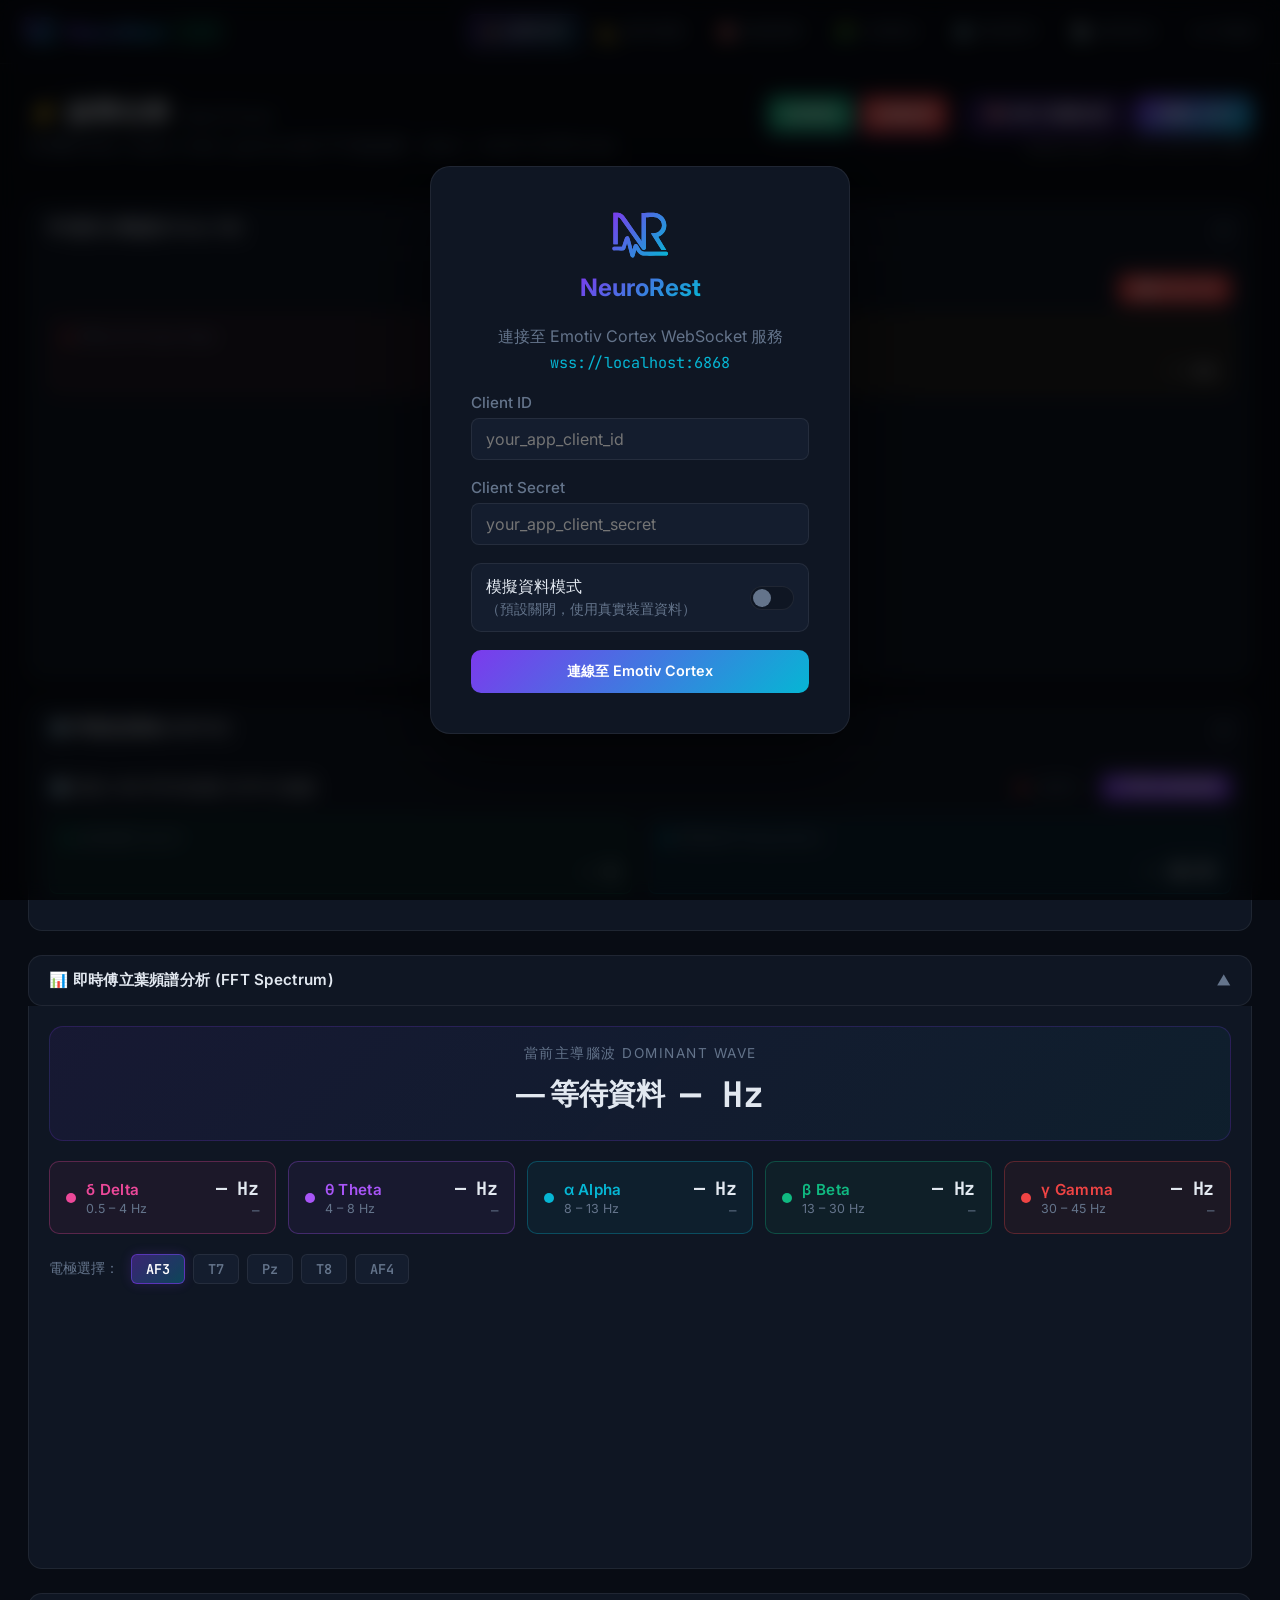
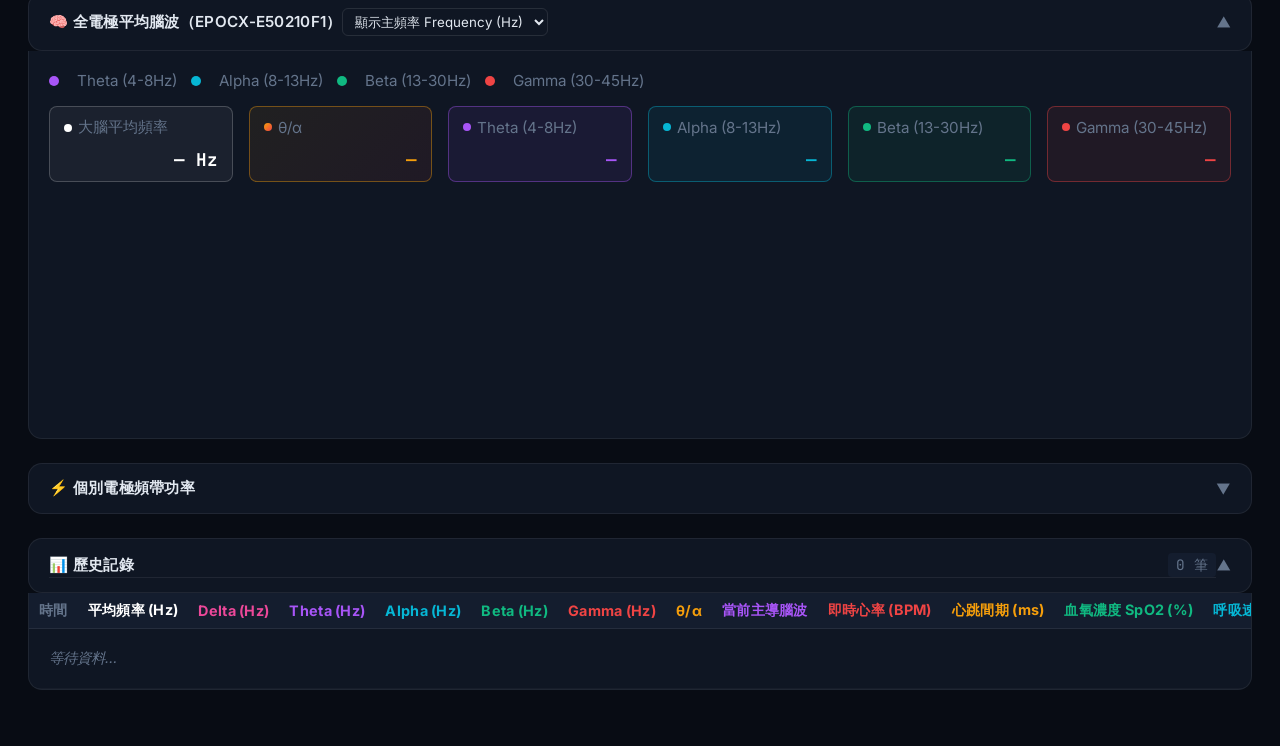
==== commit f1fe87cb: "更新計時按鈕" ====
--- a/dashboard/index.html
+++ b/dashboard/index.html
@@ -369,9 +369,30 @@
                     <h1>⚡ 頻帶功率 <span>Band Power</span></h1>
                     <p>各電極 theta / alpha / beta / gamma 統計平均曲線圖，betaL + betaH 合併為 beta</p>
                 </div>
-                <div class="csv-btn-wrap">
-                    <button class="csv-btn" id="csvBtn-pow" onclick="exportCSV('pow')">⬇ 匯出 CSV</button>
-                    <div class="csv-live-clock" id="clock-pow"></div>
+                <div class="csv-btn-wrap" style="flex-direction: row; align-items: baseline; gap: 12px;">
+                    <div style="display: flex; gap: 8px; align-items: center;">
+                        <button class="csv-btn" id="btnRecordStart"
+                            style="background:#10b981; border:none; padding:8px 12px; border-radius:6px; cursor:pointer;"
+                            onclick="setRecordStartTime()">紀錄開始</button>
+                        <button class="csv-btn" id="btnRecordStop"
+                            style="background:#ef4444; border:none; padding:8px 12px; border-radius:6px; cursor:pointer;"
+                            onclick="setRecordStopTime()">紀錄結束</button>
+                        <div style="display: flex; flex-direction: column; align-items: flex-start;">
+                            <span id="recordTimeRange"
+                                style="font-size:0.85rem; color:var(--text-muted); display:none; white-space:nowrap;"></span>
+                            <span id="recordStopwatch"
+                                style="font-size:1rem; color:#06b6d4; font-family:'JetBrains Mono', monospace; font-weight:bold; display:none; margin-top:2px;">⏱
+                                00:00.0</span>
+                        </div>
+                    </div>
+                    <div style="display: flex; flex-direction: column; align-items: flex-end; gap: 5px;">
+                        <div style="display: flex; gap: 8px; align-items: center;">
+                            <button class="csv-btn" id="mneBtn" onclick="runMNEAnalysis()"
+                                style="background:rgba(124,58,237,0.3); border-color:#8b5cf6;">🧠 MNE 高階分析</button>
+                            <button class="csv-btn" id="csvBtn-pow" onclick="exportCSV('pow')">⬇ 匯出 CSV</button>
+                        </div>
+                        <div class="csv-live-clock" id="clock-pow"></div>
+                    </div>
                 </div>
             </div>
 
@@ -457,25 +478,136 @@
                 </div>
             </div>
 
+            <!-- ── 傅立葉頻譜分析 FFT Spectrum ── -->
+            <div class="pow-grid-wrapper" style="margin-bottom: 24px;">
+                <div class="pow-grid-header active"
+                    onclick="document.getElementById('fftBlockWrap').classList.toggle('collapsed'); this.classList.toggle('active')">
+                    <span class="pow-avg-title" style="pointer-events: none;">📊 即時傅立葉頻譜分析 (FFT Spectrum)</span>
+                    <span class="toggle-icon" style="pointer-events: none;">▼</span>
+                </div>
+                <div class="pow-avg-block" id="fftBlockWrap"
+                    style="border-top-left-radius:0; border-top-right-radius:0; border-top:none; margin-bottom:0;">
+                    <!-- Dominant Band Display -->
+                    <div class="fft-dominant-display">
+                        <div class="fft-dominant-label">當前主導腦波 Dominant Wave</div>
+                        <div class="fft-dominant-info">
+                            <span class="fft-dominant-band-name" id="fftDominantBand">— 等待資料</span>
+                            <span class="fft-dominant-hz" id="fftDominantHz">— Hz</span>
+                        </div>
+                    </div>
+                    <!-- Band Peak Cards -->
+                    <div class="fft-band-cards">
+                        <div class="fft-band-card" id="fftCard-Delta"
+                            style="border-color: rgba(236, 72, 153, 0.3); background: rgba(236, 72, 153, 0.06);">
+                            <div class="fft-band-dot" style="background:#ec4899"></div>
+                            <div class="fft-band-info">
+                                <div class="fft-band-name" style="color:#ec4899">δ Delta</div>
+                                <div class="fft-band-range">0.5 – 4 Hz</div>
+                            </div>
+                            <div class="fft-band-values">
+                                <div class="fft-band-hz" id="fftHz-Delta">— Hz</div>
+                                <div class="fft-band-mag" id="fftMag-Delta">—</div>
+                            </div>
+                        </div>
+                        <div class="fft-band-card" id="fftCard-Theta"
+                            style="border-color: rgba(168, 85, 247, 0.3); background: rgba(168, 85, 247, 0.06);">
+                            <div class="fft-band-dot" style="background:#a855f7"></div>
+                            <div class="fft-band-info">
+                                <div class="fft-band-name" style="color:#a855f7">θ Theta</div>
+                                <div class="fft-band-range">4 – 8 Hz</div>
+                            </div>
+                            <div class="fft-band-values">
+                                <div class="fft-band-hz" id="fftHz-Theta">— Hz</div>
+                                <div class="fft-band-mag" id="fftMag-Theta">—</div>
+                            </div>
+                        </div>
+                        <div class="fft-band-card" id="fftCard-Alpha"
+                            style="border-color: rgba(6, 182, 212, 0.3); background: rgba(6, 182, 212, 0.06);">
+                            <div class="fft-band-dot" style="background:#06b6d4"></div>
+                            <div class="fft-band-info">
+                                <div class="fft-band-name" style="color:#06b6d4">α Alpha</div>
+                                <div class="fft-band-range">8 – 13 Hz</div>
+                            </div>
+                            <div class="fft-band-values">
+                                <div class="fft-band-hz" id="fftHz-Alpha">— Hz</div>
+                                <div class="fft-band-mag" id="fftMag-Alpha">—</div>
+                            </div>
+                        </div>
+                        <div class="fft-band-card" id="fftCard-Beta"
+                            style="border-color: rgba(16, 185, 129, 0.3); background: rgba(16, 185, 129, 0.06);">
+                            <div class="fft-band-dot" style="background:#10b981"></div>
+                            <div class="fft-band-info">
+                                <div class="fft-band-name" style="color:#10b981">β Beta</div>
+                                <div class="fft-band-range">13 – 30 Hz</div>
+                            </div>
+                            <div class="fft-band-values">
+                                <div class="fft-band-hz" id="fftHz-Beta">— Hz</div>
+                                <div class="fft-band-mag" id="fftMag-Beta">—</div>
+                            </div>
+                        </div>
+                        <div class="fft-band-card" id="fftCard-Gamma"
+                            style="border-color: rgba(239, 68, 68, 0.3); background: rgba(239, 68, 68, 0.06);">
+                            <div class="fft-band-dot" style="background:#ef4444"></div>
+                            <div class="fft-band-info">
+                                <div class="fft-band-name" style="color:#ef4444">γ Gamma</div>
+                                <div class="fft-band-range">30 – 45 Hz</div>
+                            </div>
+                            <div class="fft-band-values">
+                                <div class="fft-band-hz" id="fftHz-Gamma">— Hz</div>
+                                <div class="fft-band-mag" id="fftMag-Gamma">—</div>
+                            </div>
+                        </div>
+                    </div>
+                    <!-- Channel Selector & Spectrum Canvas -->
+                    <div class="fft-channel-selector">
+                        <span class="fft-ch-label">電極選擇：</span>
+                        <button class="fft-ch-btn active" onclick="setFFTChannel(0)">AF3</button>
+                        <button class="fft-ch-btn" onclick="setFFTChannel(1)">T7</button>
+                        <button class="fft-ch-btn" onclick="setFFTChannel(2)">Pz</button>
+                        <button class="fft-ch-btn" onclick="setFFTChannel(3)">T8</button>
+                        <button class="fft-ch-btn" onclick="setFFTChannel(4)">AF4</button>
+                    </div>
+                    <div style="width:100%; overflow-x:auto;">
+                        <div class="pow-avg-chart-wrap" style="height: 250px;">
+                            <canvas id="fftCanvas"></canvas>
+                        </div>
+                    </div>
+                </div>
+            </div>
+
             <!-- ── 統計平均曲線圖 ── -->
             <div class="pow-grid-wrapper" style="margin-bottom: 24px;">
                 <div class="pow-grid-header active"
                     onclick="document.getElementById('powAvgBlockWrap').classList.toggle('collapsed'); this.classList.toggle('active')">
-                    <span class="pow-avg-title" style="pointer-events: none;">🧠 全電極平均腦波功率（EPOCX-E50210F1）</span>
+                    <div style="display:flex; justify-content:space-between; align-items:center;">
+                        <span class="pow-avg-title" style="pointer-events: none;">🧠 全電極平均腦波（EPOCX-E50210F1）</span>
+                        <select id="powChartMode" onchange="window.setPowChartMode(this.value)"
+                            style="background:var(--card-bg-light); color:var(--text); border:1px solid rgba(255,255,255,0.1); border-radius:6px; padding:4px 8px; font-family:var(--font); outline:none; cursor:pointer;"
+                            onclick="event.stopPropagation()">
+                            <option value="hz" selected>顯示主頻率 Frequency (Hz)</option>
+                            <option value="power">顯示功率 Power (µV²)</option>
+                        </select>
+                    </div>
                     <span class="toggle-icon" style="pointer-events: none;">▼</span>
                 </div>
                 <div class="pow-avg-block" id="powAvgBlockWrap"
                     style="border-top-left-radius:0; border-top-right-radius:0; border-top:none; margin-bottom:0;">
                     <div class="pow-avg-header">
                         <div class="pow-avg-legend" style="margin-left:0;">
-                            <span class="leg-dot" style="background:#a855f7"></span><span>Theta</span>
-                            <span class="leg-dot" style="background:#06b6d4"></span><span>Alpha</span>
-                            <span class="leg-dot" style="background:#10b981"></span><span>Beta</span>
-                            <span class="leg-dot" style="background:#ef4444"></span><span>Gamma</span>
+                            <span class="leg-dot" style="background:#a855f7"></span><span>Theta (4-8Hz)</span>
+                            <span class="leg-dot" style="background:#06b6d4"></span><span>Alpha (8-13Hz)</span>
+                            <span class="leg-dot" style="background:#10b981"></span><span>Beta (13-30Hz)</span>
+                            <span class="leg-dot" style="background:#ef4444"></span><span>Gamma (30-45Hz)</span>
                         </div>
                     </div>
                     <!-- Current value badges -->
                     <div class="pow-avg-vals" id="powAvgVals">
+                        <div class="pav-item"
+                            style="cursor:default; transition:opacity 0.2s; border-color: rgba(255, 255, 255, 0.2); background: rgba(255, 255, 255, 0.05);">
+                            <span class="pav-dot" style="background:#fff"></span>
+                            <span class="pav-name">大腦平均頻率</span><span class="pav-val"
+                                style="color: #fff; font-weight: bold;" id="avgCentroidHz">— Hz</span>
+                        </div>
                         <div class="pav-item pav-ratio" style="cursor:pointer; transition:opacity 0.2s"
                             onclick="togglePowBand('thetaAlpha', this)">
                             <span class="pav-dot" style="background:linear-gradient(135deg,#f59e0b,#ef4444)"></span>
@@ -484,22 +616,22 @@
                         <div class="pav-item pav-theta" style="cursor:pointer; transition:opacity 0.2s"
                             onclick="togglePowBand('theta', this)">
                             <span class="pav-dot" style="background:#a855f7"></span>
-                            <span class="pav-name">Theta</span><span class="pav-val" id="avgTheta">—</span>
+                            <span class="pav-name">Theta (4-8Hz)</span><span class="pav-val" id="avgTheta">—</span>
                         </div>
                         <div class="pav-item pav-alpha" style="cursor:pointer; transition:opacity 0.2s"
                             onclick="togglePowBand('alpha', this)">
                             <span class="pav-dot" style="background:#06b6d4"></span>
-                            <span class="pav-name">Alpha</span><span class="pav-val" id="avgAlpha">—</span>
+                            <span class="pav-name">Alpha (8-13Hz)</span><span class="pav-val" id="avgAlpha">—</span>
                         </div>
                         <div class="pav-item pav-beta" style="cursor:pointer; transition:opacity 0.2s"
                             onclick="togglePowBand('beta', this)">
                             <span class="pav-dot" style="background:#10b981"></span>
-                            <span class="pav-name">Beta</span><span class="pav-val" id="avgBeta">—</span>
+                            <span class="pav-name">Beta (13-30Hz)</span><span class="pav-val" id="avgBeta">—</span>
                         </div>
                         <div class="pav-item pav-gamma" style="cursor:pointer; transition:opacity 0.2s"
                             onclick="togglePowBand('gamma', this)">
                             <span class="pav-dot" style="background:#ef4444"></span>
-                            <span class="pav-name">Gamma</span><span class="pav-val" id="avgGamma">—</span>
+                            <span class="pav-name">Gamma (30-45Hz)</span><span class="pav-val" id="avgGamma">—</span>
                         </div>
                     </div>
                     <div style="width:100%; overflow-x:auto;">
@@ -536,11 +668,14 @@
                             <thead>
                                 <tr>
                                     <th>時間</th>
-                                    <th style="color:#a855f7">Theta</th>
-                                    <th style="color:#06b6d4">Alpha</th>
-                                    <th style="color:#10b981">Beta</th>
-                                    <th style="color:#ef4444">Gamma</th>
+                                    <th style="color:#fff" id="powCentroidHeader">平均頻率 (Hz)</th>
+                                    <th style="color:#ec4899" id="powDeHeader">Delta (Hz)</th>
+                                    <th style="color:#a855f7" id="powThHeader">Theta (Hz)</th>
+                                    <th style="color:#06b6d4" id="powAlHeader">Alpha (Hz)</th>
+                                    <th style="color:#10b981" id="powBeHeader">Beta (Hz)</th>
+                                    <th style="color:#ef4444" id="powGaHeader">Gamma (Hz)</th>
                                     <th style="color:#f59e0b">&theta;/&alpha;</th>
+                                    <th style="color:#a855f7">當前主導腦波</th>
                                     <th style="color:#ef4444">即時心率 (BPM)</th>
                                     <th style="color:#f59e0b">心跳間期 (ms)</th>
                                     <th style="color:#10b981">血氧濃度 SpO2 (%)</th>
@@ -549,7 +684,7 @@
                             </thead>
                             <tbody id="powTableBody">
                                 <tr class="pow-table-empty">
-                                    <td colspan="10">等待資料…</td>
+                                    <td colspan="13">等待資料…</td>
                                 </tr>
                             </tbody>
                         </table>
--- a/dashboard/style.css
+++ b/dashboard/style.css
@@ -250,6 +250,18 @@
   justify-content: space-between;
   gap: 16px;
   flex-wrap: wrap;
+  /* Sticky toolbar properties */
+  position: sticky;
+  top: var(--header-h); /* Stick exactly below the main header */
+  z-index: 90;
+  background: rgba(8, 12, 20, 0.95);
+  backdrop-filter: blur(20px);
+  -webkit-backdrop-filter: blur(20px);
+  padding: 16px 20px;
+  margin: -16px -20px 28px -20px; /* Offset the padding visually */
+  border-bottom: 1px solid var(--border);
+  border-radius: 0 0 12px 12px;
+  box-shadow: 0 10px 30px -10px rgba(0,0,0,0.5);
 }
 
 .panel-header-text {
@@ -311,7 +323,7 @@
 .csv-btn-wrap {
   display: flex;
   flex-direction: column;
-  align-items: flex-end;
+  align-items: baseline;
   gap: 5px;
   flex-shrink: 0;
 }
@@ -735,14 +747,15 @@
 
 .pav-item {
   display: flex;
+  flex-wrap: wrap;
   align-items: center;
   gap: 6px;
   background: var(--surface2);
   border: 1px solid var(--border);
   border-radius: 8px;
-  padding: 6px 12px;
+  padding: 10px 14px;
   flex: 1;
-  min-width: 100px;
+  min-width: 150px;
 }
 
 .pav-dot {
@@ -756,13 +769,17 @@
   font-size: 0.95rem;
   color: var(--text-muted);
   flex: 1;
+  white-space: nowrap;
 }
 
 .pav-val {
   font-family: var(--mono);
-  font-size: 0.9rem;
+  font-size: 1.1rem;
   font-weight: 600;
   color: var(--text);
+  width: 100%;
+  text-align: right;
+  margin-top: 4px;
 }
 
 .pav-ratio {
@@ -818,7 +835,8 @@
   overflow-x: auto;
 }
 
-#powAvgCanvas, #bleChartCanvas {
+#powAvgCanvas,
+#bleChartCanvas {
   display: block;
   width: 100% !important;
   height: 100% !important;
@@ -1604,4 +1622,202 @@
   border-radius: 4px;
   font-family: var(--mono);
   font-size: 0.95rem;
+}
+
+/* ─────────────── FFT SPECTRUM ─────────────── */
+.fft-dominant-display {
+  text-align: center;
+  padding: 18px 16px 22px;
+  margin-bottom: 20px;
+  background: linear-gradient(135deg, rgba(124, 58, 237, 0.08), rgba(6, 182, 212, 0.06));
+  border: 1px solid rgba(124, 58, 237, 0.2);
+  border-radius: var(--radius);
+}
+
+.fft-dominant-label {
+  font-size: 0.85rem;
+  color: var(--text-muted);
+  text-transform: uppercase;
+  letter-spacing: 1.5px;
+  margin-bottom: 8px;
+}
+
+.fft-dominant-info {
+  display: flex;
+  align-items: center;
+  justify-content: center;
+  gap: 16px;
+  flex-wrap: wrap;
+}
+
+.fft-dominant-band-name {
+  font-size: 1.8rem;
+  font-weight: 700;
+  letter-spacing: -0.5px;
+  transition: color 0.3s;
+}
+
+.fft-dominant-hz {
+  font-family: var(--mono);
+  font-size: 2.2rem;
+  font-weight: 700;
+  transition: color 0.3s;
+}
+
+.fft-band-cards {
+  display: grid;
+  grid-template-columns: repeat(auto-fill, minmax(220px, 1fr));
+  gap: 12px;
+  margin-bottom: 20px;
+}
+
+.fft-band-card {
+  display: flex;
+  align-items: center;
+  gap: 10px;
+  padding: 14px 16px;
+  border-radius: 10px;
+  border: 1px solid var(--border);
+  background: var(--surface2);
+  transition: all 0.3s ease;
+  position: relative;
+  overflow: hidden;
+}
+
+.fft-band-card::before {
+  content: '';
+  position: absolute;
+  top: 0;
+  left: 0;
+  right: 0;
+  height: 2px;
+  background: currentColor;
+  opacity: 0;
+  transition: opacity 0.3s;
+}
+
+.fft-band-card.fft-dominant {
+  transform: scale(1.02);
+  box-shadow: 0 0 20px rgba(124, 58, 237, 0.15);
+}
+
+.fft-band-card.fft-dominant::before {
+  opacity: 1;
+}
+
+.fft-band-dot {
+  width: 10px;
+  height: 10px;
+  border-radius: 50%;
+  flex-shrink: 0;
+}
+
+.fft-band-card.fft-dominant .fft-band-dot {
+  animation: fft-pulse 1.5s infinite;
+}
+
+@keyframes fft-pulse {
+
+  0%,
+  100% {
+    transform: scale(1);
+    opacity: 1;
+  }
+
+  50% {
+    transform: scale(1.4);
+    opacity: 0.6;
+  }
+}
+
+.fft-band-info {
+  flex: 1;
+  min-width: 0;
+}
+
+.fft-band-name {
+  font-size: 0.95rem;
+  font-weight: 600;
+  letter-spacing: 0.3px;
+}
+
+.fft-band-range {
+  font-size: 0.78rem;
+  color: var(--text-muted);
+  margin-top: 2px;
+}
+
+.fft-band-values {
+  text-align: right;
+  flex-shrink: 0;
+}
+
+.fft-band-hz {
+  font-family: var(--mono);
+  font-size: 1.15rem;
+  font-weight: 700;
+  color: var(--text);
+  letter-spacing: -0.3px;
+}
+
+.fft-band-mag {
+  font-family: var(--mono);
+  font-size: 0.78rem;
+  color: var(--text-muted);
+  margin-top: 1px;
+}
+
+.fft-channel-selector {
+  display: flex;
+  align-items: center;
+  gap: 8px;
+  margin-bottom: 14px;
+  flex-wrap: wrap;
+}
+
+.fft-ch-label {
+  font-size: 0.85rem;
+  color: var(--text-muted);
+  margin-right: 4px;
+}
+
+.fft-ch-btn {
+  padding: 5px 14px;
+  border: 1px solid var(--border);
+  border-radius: 6px;
+  background: var(--surface2);
+  color: var(--text-muted);
+  font-family: var(--mono);
+  font-size: 0.85rem;
+  font-weight: 600;
+  cursor: pointer;
+  transition: all 0.2s;
+}
+
+.fft-ch-btn:hover {
+  color: var(--text);
+  border-color: rgba(124, 58, 237, 0.4);
+  background: rgba(124, 58, 237, 0.1);
+}
+
+.fft-ch-btn.active {
+  color: #fff;
+  background: linear-gradient(135deg, rgba(124, 58, 237, 0.4), rgba(6, 182, 212, 0.3));
+  border-color: rgba(124, 58, 237, 0.6);
+  box-shadow: 0 0 12px rgba(124, 58, 237, 0.2);
+}
+
+#fftCanvas {
+  width: 100%;
+  height: 100%;
+}
+
+@keyframes btn-blink {
+  0% { transform: scale(1); box-shadow: 0 0 0 rgba(0, 123, 255, 0); }
+  50% { transform: scale(1.05); box-shadow: 0 0 12px rgba(59, 130, 246, 0.8); }
+  100% { transform: scale(1); box-shadow: 0 0 0 rgba(0, 123, 255, 0); }
+}
+
+.blink-active {
+  animation: btn-blink 1s infinite alternate;
 }
